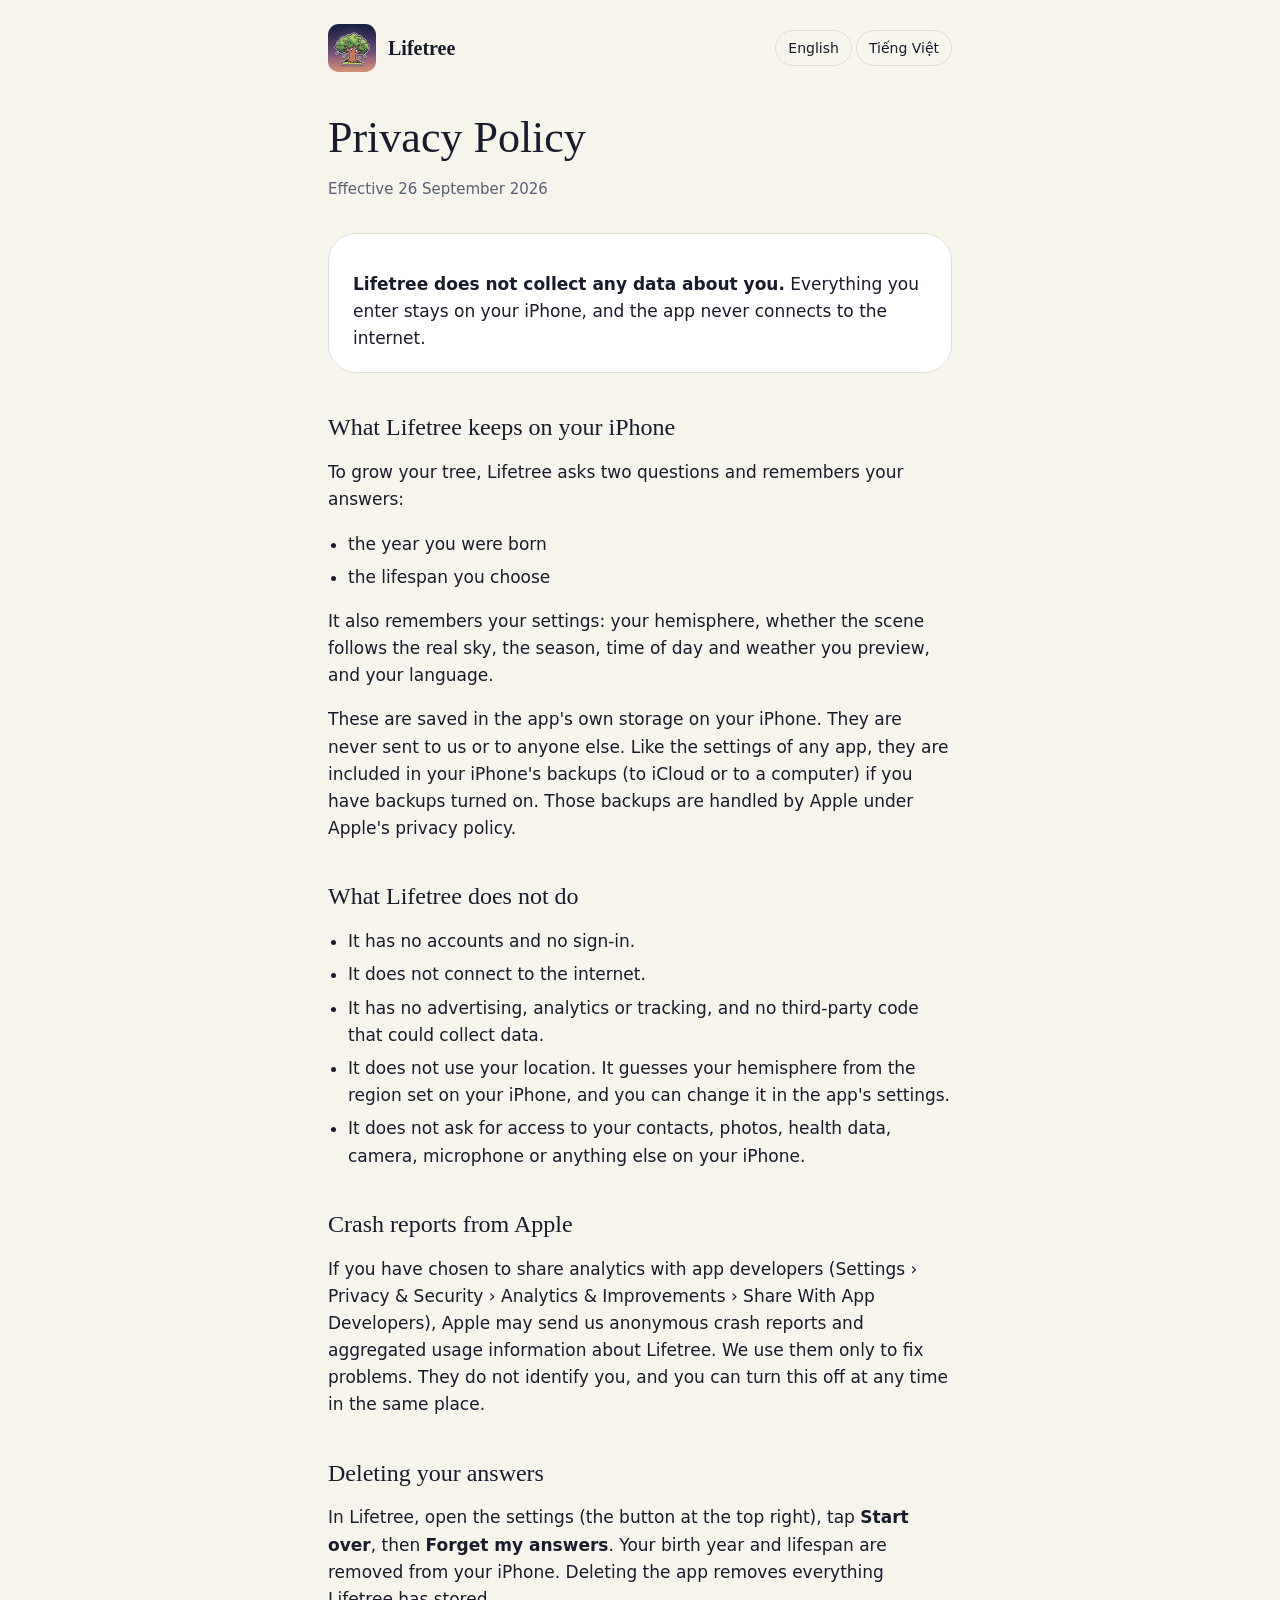
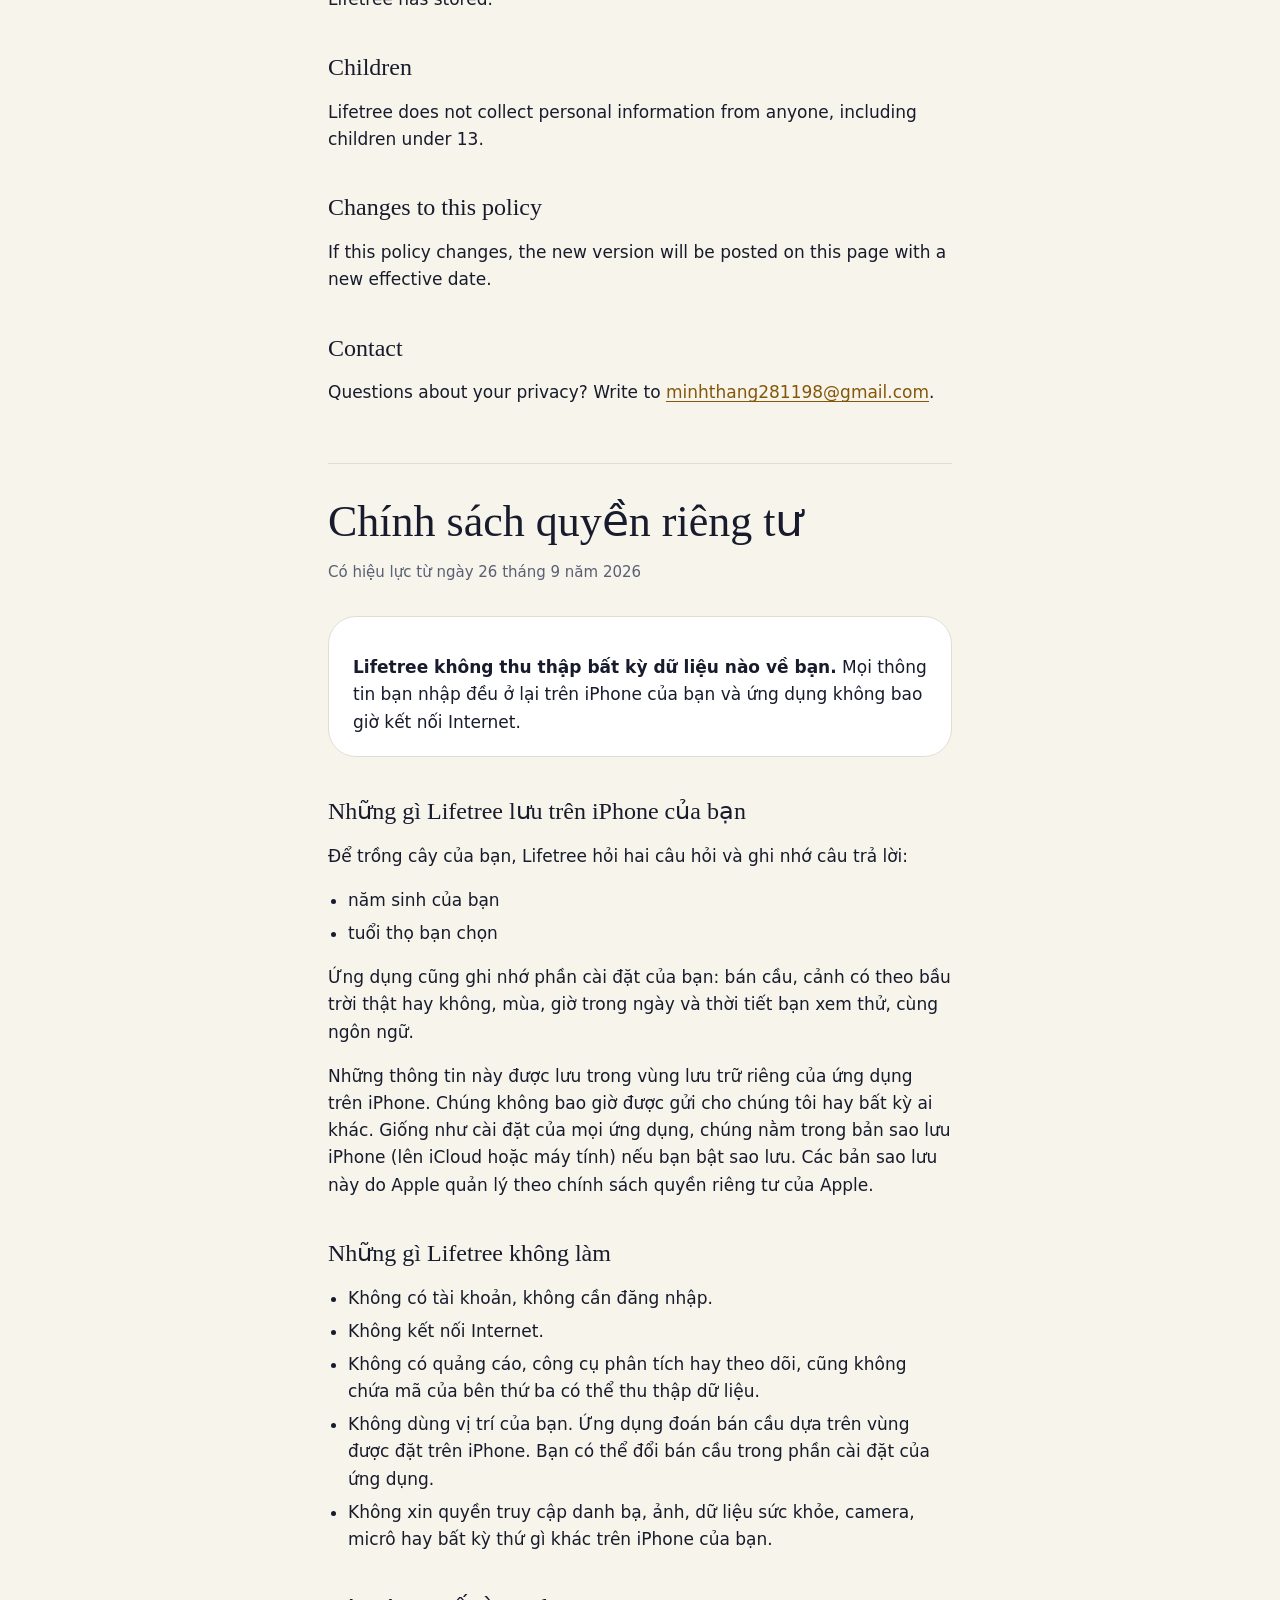
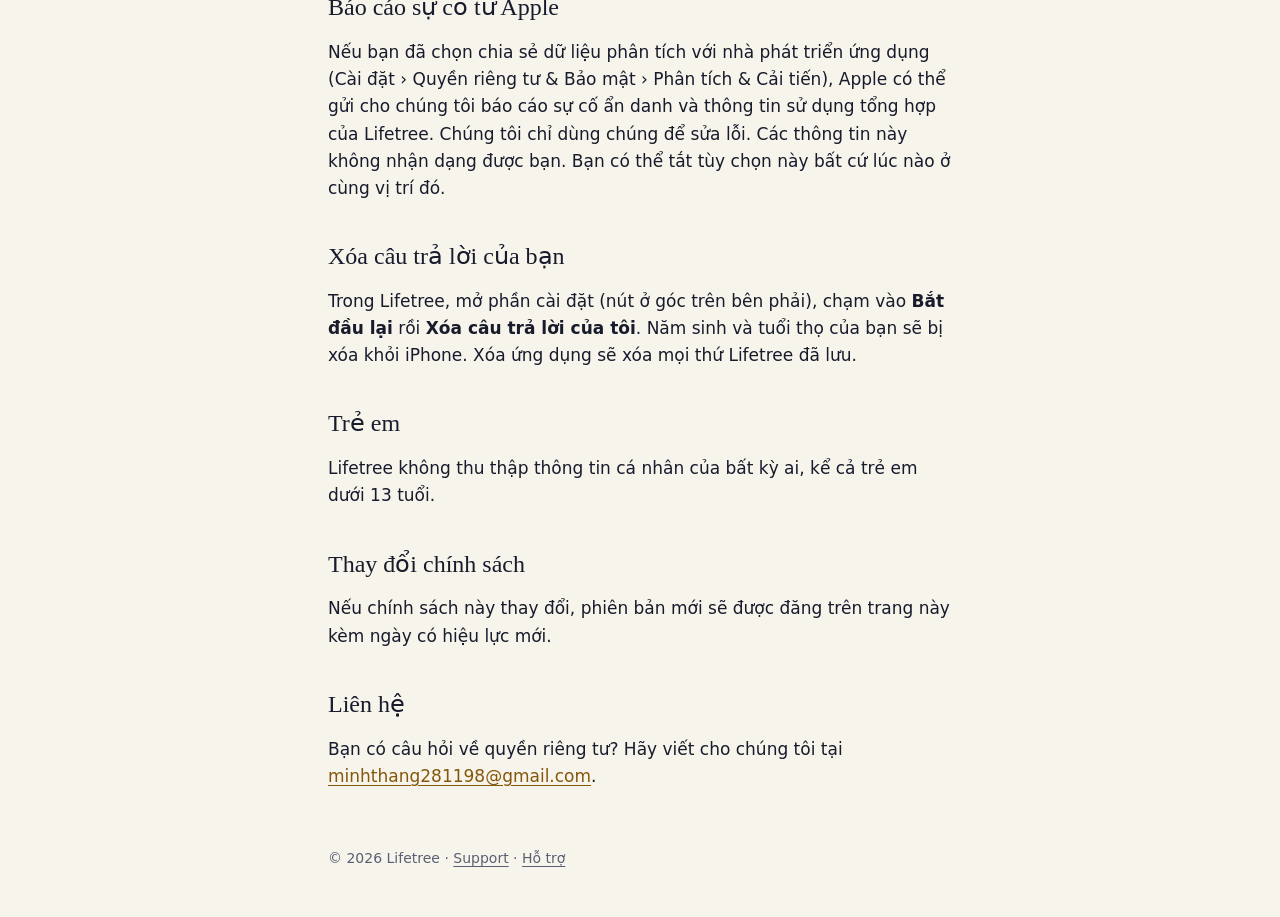
==== privacy/index.html @ 48dfde7e "Add Lifetree's support page and privacy policy The two pages App Store Connect links to, in English " ====
<!doctype html>
<html lang="en">
<head>
  <meta charset="utf-8">
  <meta name="viewport" content="width=device-width, initial-scale=1">
  <title>Lifetree Privacy Policy</title>
  <meta name="description" content="Lifetree collects no data. Everything you enter stays on your iPhone.">
  <link rel="icon" href="../favicon.png" type="image/png">
  <link rel="apple-touch-icon" href="../apple-touch-icon.png">
  <link rel="stylesheet" href="../style.css">
</head>
<body>
  <div class="wrap">
    <header class="masthead">
      <img src="../icon.png" alt="" width="48" height="48">
      <a class="name" href="../">Lifetree</a>
      <nav class="lang" aria-label="Language">
        <a href="#en" lang="en">English</a>
        <a href="#vi" lang="vi">Tiếng Việt</a>
      </nav>
    </header>

    <main>
      <article id="en" lang="en">
        <h1>Privacy Policy</h1>
        <p class="meta">Effective 26 September 2026</p>

        <section class="card">
          <p><strong>Lifetree does not collect any data about you.</strong> Everything you enter stays on your iPhone, and the app never connects to the internet.</p>
        </section>

        <h2>What Lifetree keeps on your iPhone</h2>
        <p>To grow your tree, Lifetree asks two questions and remembers your answers:</p>
        <ul>
          <li>the year you were born</li>
          <li>the lifespan you choose</li>
        </ul>
        <p>It also remembers your settings: your hemisphere, whether the scene follows the real sky, the season, time of day and weather you preview, and your language.</p>
        <p>These are saved in the app's own storage on your iPhone. They are never sent to us or to anyone else. Like the settings of any app, they are included in your iPhone's backups (to iCloud or to a computer) if you have backups turned on. Those backups are handled by Apple under Apple's privacy policy.</p>

        <h2>What Lifetree does not do</h2>
        <ul>
          <li>It has no accounts and no sign-in.</li>
          <li>It does not connect to the internet.</li>
          <li>It has no advertising, analytics or tracking, and no third-party code that could collect data.</li>
          <li>It does not use your location. It guesses your hemisphere from the region set on your iPhone, and you can change it in the app's settings.</li>
          <li>It does not ask for access to your contacts, photos, health data, camera, microphone or anything else on your iPhone.</li>
        </ul>

        <h2>Crash reports from Apple</h2>
        <p>If you have chosen to share analytics with app developers (Settings › Privacy &amp; Security › Analytics &amp; Improvements › Share With App Developers), Apple may send us anonymous crash reports and aggregated usage information about Lifetree. We use them only to fix problems. They do not identify you, and you can turn this off at any time in the same place.</p>

        <h2>Deleting your answers</h2>
        <p>In Lifetree, open the settings (the button at the top right), tap <strong>Start over</strong>, then <strong>Forget my answers</strong>. Your birth year and lifespan are removed from your iPhone. Deleting the app removes everything Lifetree has stored.</p>

        <h2>Children</h2>
        <p>Lifetree does not collect personal information from anyone, including children under 13.</p>

        <h2>Changes to this policy</h2>
        <p>If this policy changes, the new version will be posted on this page with a new effective date.</p>

        <h2>Contact</h2>
        <p>Questions about your privacy? Write to <a href="mailto:minhthang281198@gmail.com?subject=Lifetree%20privacy">minhthang281198@gmail.com</a>.</p>
      </article>

      <hr class="divider">

      <article id="vi" lang="vi">
        <h1>Chính sách quyền riêng tư</h1>
        <p class="meta">Có hiệu lực từ ngày 26 tháng 9 năm 2026</p>

        <section class="card">
          <p><strong>Lifetree không thu thập bất kỳ dữ liệu nào về bạn.</strong> Mọi thông tin bạn nhập đều ở lại trên iPhone của bạn và ứng dụng không bao giờ kết nối Internet.</p>
        </section>

        <h2>Những gì Lifetree lưu trên iPhone của bạn</h2>
        <p>Để trồng cây của bạn, Lifetree hỏi hai câu hỏi và ghi nhớ câu trả lời:</p>
        <ul>
          <li>năm sinh của bạn</li>
          <li>tuổi thọ bạn chọn</li>
        </ul>
        <p>Ứng dụng cũng ghi nhớ phần cài đặt của bạn: bán cầu, cảnh có theo bầu trời thật hay không, mùa, giờ trong ngày và thời tiết bạn xem thử, cùng ngôn ngữ.</p>
        <p>Những thông tin này được lưu trong vùng lưu trữ riêng của ứng dụng trên iPhone. Chúng không bao giờ được gửi cho chúng tôi hay bất kỳ ai khác. Giống như cài đặt của mọi ứng dụng, chúng nằm trong bản sao lưu iPhone (lên iCloud hoặc máy tính) nếu bạn bật sao lưu. Các bản sao lưu này do Apple quản lý theo chính sách quyền riêng tư của Apple.</p>

        <h2>Những gì Lifetree không làm</h2>
        <ul>
          <li>Không có tài khoản, không cần đăng nhập.</li>
          <li>Không kết nối Internet.</li>
          <li>Không có quảng cáo, công cụ phân tích hay theo dõi, cũng không chứa mã của bên thứ ba có thể thu thập dữ liệu.</li>
          <li>Không dùng vị trí của bạn. Ứng dụng đoán bán cầu dựa trên vùng được đặt trên iPhone. Bạn có thể đổi bán cầu trong phần cài đặt của ứng dụng.</li>
          <li>Không xin quyền truy cập danh bạ, ảnh, dữ liệu sức khỏe, camera, micrô hay bất kỳ thứ gì khác trên iPhone của bạn.</li>
        </ul>

        <h2>Báo cáo sự cố từ Apple</h2>
        <p>Nếu bạn đã chọn chia sẻ dữ liệu phân tích với nhà phát triển ứng dụng (Cài đặt › Quyền riêng tư &amp; Bảo mật › Phân tích &amp; Cải tiến), Apple có thể gửi cho chúng tôi báo cáo sự cố ẩn danh và thông tin sử dụng tổng hợp của Lifetree. Chúng tôi chỉ dùng chúng để sửa lỗi. Các thông tin này không nhận dạng được bạn. Bạn có thể tắt tùy chọn này bất cứ lúc nào ở cùng vị trí đó.</p>

        <h2>Xóa câu trả lời của bạn</h2>
        <p>Trong Lifetree, mở phần cài đặt (nút ở góc trên bên phải), chạm vào <strong>Bắt đầu lại</strong> rồi <strong>Xóa câu trả lời của tôi</strong>. Năm sinh và tuổi thọ của bạn sẽ bị xóa khỏi iPhone. Xóa ứng dụng sẽ xóa mọi thứ Lifetree đã lưu.</p>

        <h2>Trẻ em</h2>
        <p>Lifetree không thu thập thông tin cá nhân của bất kỳ ai, kể cả trẻ em dưới 13 tuổi.</p>

        <h2>Thay đổi chính sách</h2>
        <p>Nếu chính sách này thay đổi, phiên bản mới sẽ được đăng trên trang này kèm ngày có hiệu lực mới.</p>

        <h2>Liên hệ</h2>
        <p>Bạn có câu hỏi về quyền riêng tư? Hãy viết cho chúng tôi tại <a href="mailto:minhthang281198@gmail.com?subject=Lifetree%20privacy">minhthang281198@gmail.com</a>.</p>
      </article>
    </main>

    <footer>
      © 2026 Lifetree · <a href="../">Support</a> · <a href="../#vi" lang="vi">Hỗ trợ</a>
    </footer>
  </div>
</body>
</html>
---- style.css ----
/* Lifetree's own design system, as the app states it in Theme.swift:
   one warm gold accent (this year's leaf), serif (New York) for display,
   the system sans for text, capsule actions and radius-28 cards.
   Dark mode is the app's night sky (its launch background). */

:root {
  --bg: #f7f4ec;
  --surface: #ffffff;
  --text: #171b2b;
  --muted: #596073;
  --rule: #e2ddd0;
  --link: #85570a;
  --gold: #f4c87a;
  --on-gold: #171b2b;
  --serif: ui-serif, "New York", "Iowan Old Style", Georgia, serif;
  --sans: -apple-system, BlinkMacSystemFont, system-ui, "Segoe UI", Roboto, "Helvetica Neue", Arial, sans-serif;
  color-scheme: light dark;
}

@media (prefers-color-scheme: dark) {
  :root {
    --bg: #0d1224;
    --surface: #161c33;
    --text: #e9ecf4;
    --muted: #a4abbf;
    --rule: #283152;
    --link: #f4c87a;
  }
}

* { box-sizing: border-box; }

html { -webkit-text-size-adjust: 100%; }

body {
  margin: 0;
  background: var(--bg);
  color: var(--text);
  font: 17px/1.6 var(--sans);
}

.wrap {
  max-width: 42rem;
  margin: 0 auto;
  padding: 0 16px;
}

@media (min-width: 600px) {
  .wrap { padding: 0 24px; }
}

a { color: var(--link); text-underline-offset: 0.18em; }
a:focus-visible, summary:focus-visible {
  outline: 2px solid var(--gold);
  outline-offset: 3px;
  border-radius: 6px;
}

/* Masthead: the icon, the name, and the way to the other language. */
.masthead {
  display: flex;
  align-items: center;
  gap: 12px;
  padding: 24px 0 8px;
}
.masthead img {
  width: 48px;
  height: 48px;
  border-radius: 22.5%;
}
.masthead .name {
  margin: 0;
  font: 600 1.25rem/1 var(--serif);
  color: var(--text);
  text-decoration: none;
}
.lang {
  margin-left: auto;
  display: flex;
  gap: 4px;
  font-size: 0.875rem;
}
.lang a {
  padding: 6px 12px;
  border-radius: 999px;
  border: 1px solid var(--rule);
  color: var(--text);
  text-decoration: none;
  white-space: nowrap;
}
.lang a:hover { border-color: var(--link); }

h1, h2 {
  font-family: var(--serif);
  font-weight: 500;
  line-height: 1.2;
  text-wrap: balance;
}
h1 { font-size: clamp(2rem, 7vw, 2.75rem); margin: 32px 0 12px; }
h2 { font-size: 1.5rem; margin: 40px 0 12px; }
h3 { font-size: 1.0625rem; margin: 24px 0 4px; }

.lede { font-size: 1.125rem; color: var(--muted); margin-top: 0; }
.meta { color: var(--muted); font-size: 0.9375rem; margin-top: 0; }

figure { margin: 24px 0 0; }
figure img {
  display: block;
  width: 100%;
  height: auto;
  border-radius: 20px;
}
figcaption { color: var(--muted); font-size: 0.875rem; margin-top: 8px; }

/* The one card on a page: how to reach a person, or the policy in one line. */
.card {
  background: var(--surface);
  border: 1px solid var(--rule);
  border-radius: 28px;
  padding: 20px 24px;
  margin: 32px 0;
}
.card h2 { margin-top: 0; }
.card p:last-child { margin-bottom: 0; }

.button {
  display: inline-block;
  padding: 12px 22px;
  border-radius: 999px;
  background: var(--gold);
  color: var(--on-gold);
  font-weight: 600;
  text-decoration: none;
  overflow-wrap: anywhere;
}
.button:hover { filter: brightness(1.05); }

/* Help: each question opens in place. */
details {
  border-top: 1px solid var(--rule);
  padding: 14px 0;
}
details:last-of-type { border-bottom: 1px solid var(--rule); }
summary {
  cursor: pointer;
  font-weight: 600;
  list-style: none;
  display: flex;
  justify-content: space-between;
  gap: 16px;
}
summary::-webkit-details-marker { display: none; }
summary::after {
  content: "+";
  color: var(--muted);
  font-weight: 400;
}
details[open] summary::after { content: "−"; }
details p { margin: 8px 0 0; }

ul { padding-left: 1.25rem; }
li + li { margin-top: 6px; }

.divider {
  border: 0;
  border-top: 1px solid var(--rule);
  margin: 56px 0 0;
}

footer {
  color: var(--muted);
  font-size: 0.875rem;
  padding: 40px 0 48px;
}
footer a { color: inherit; }
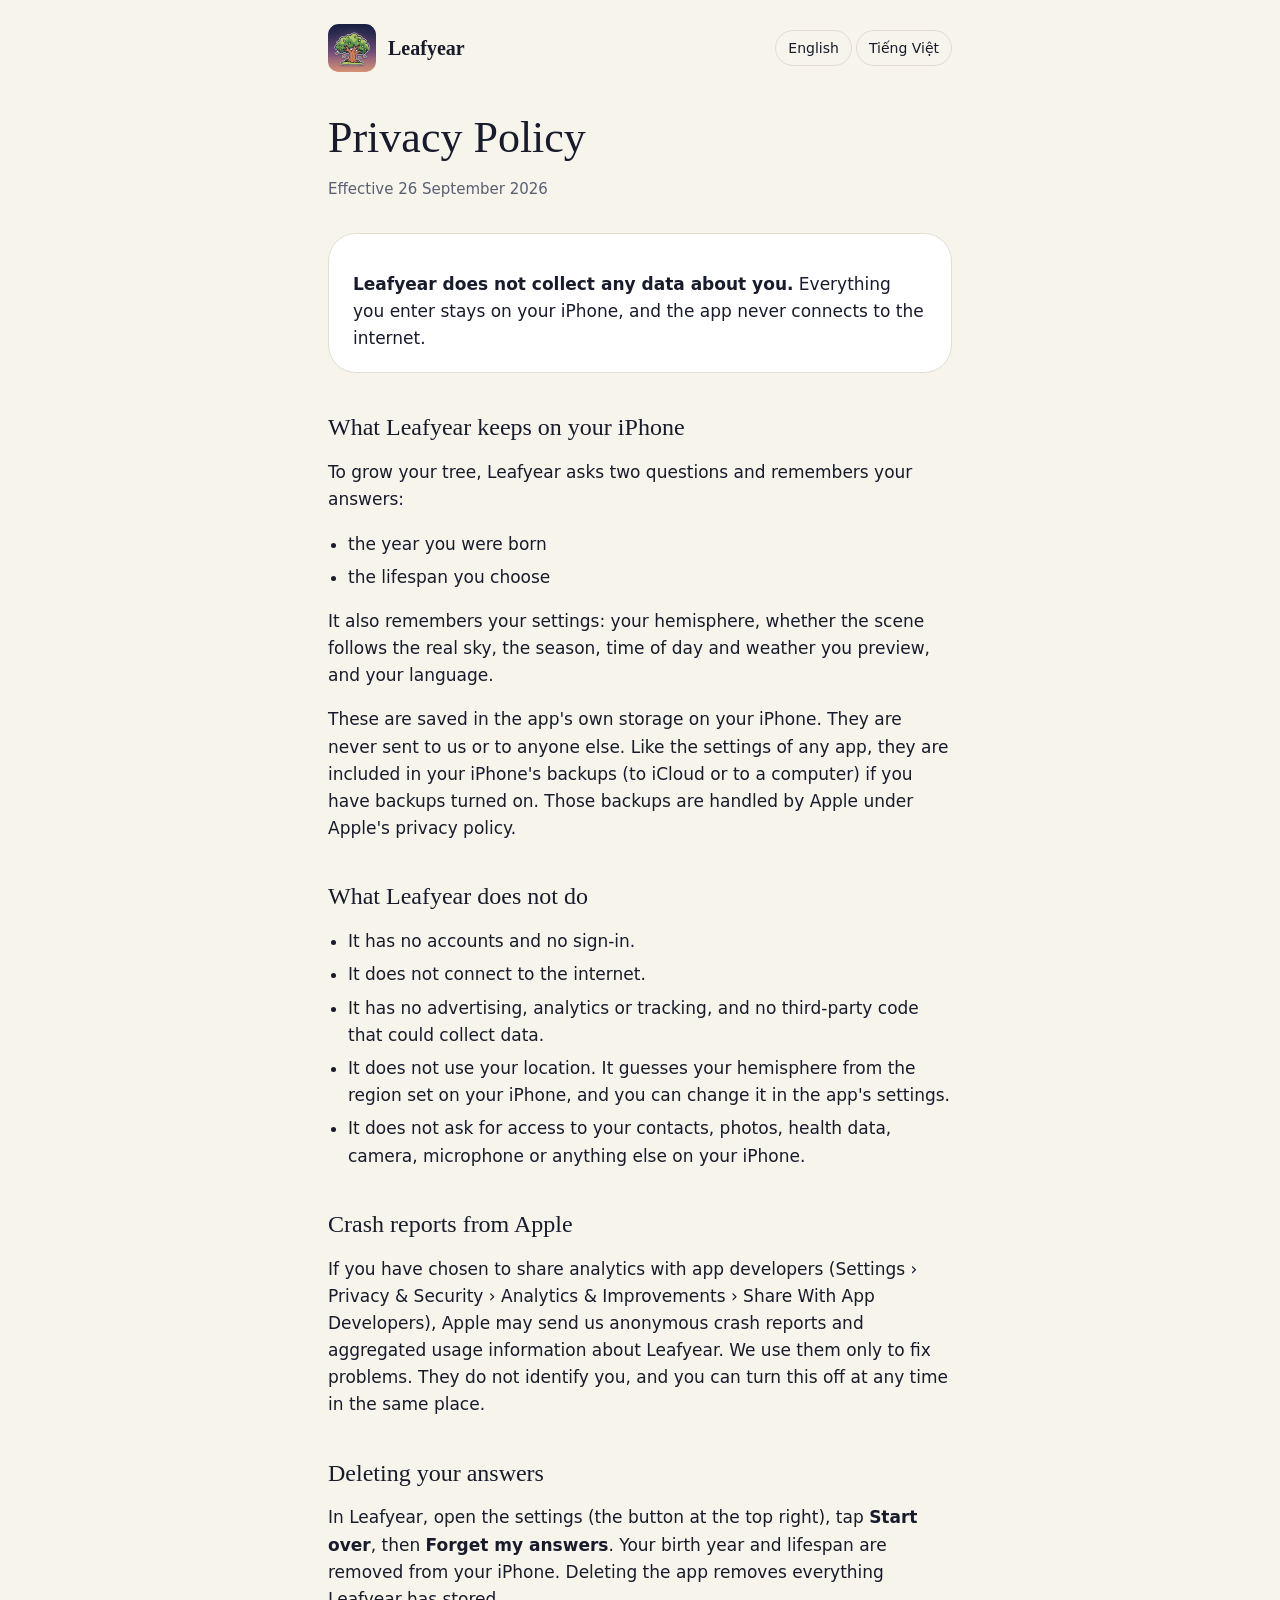
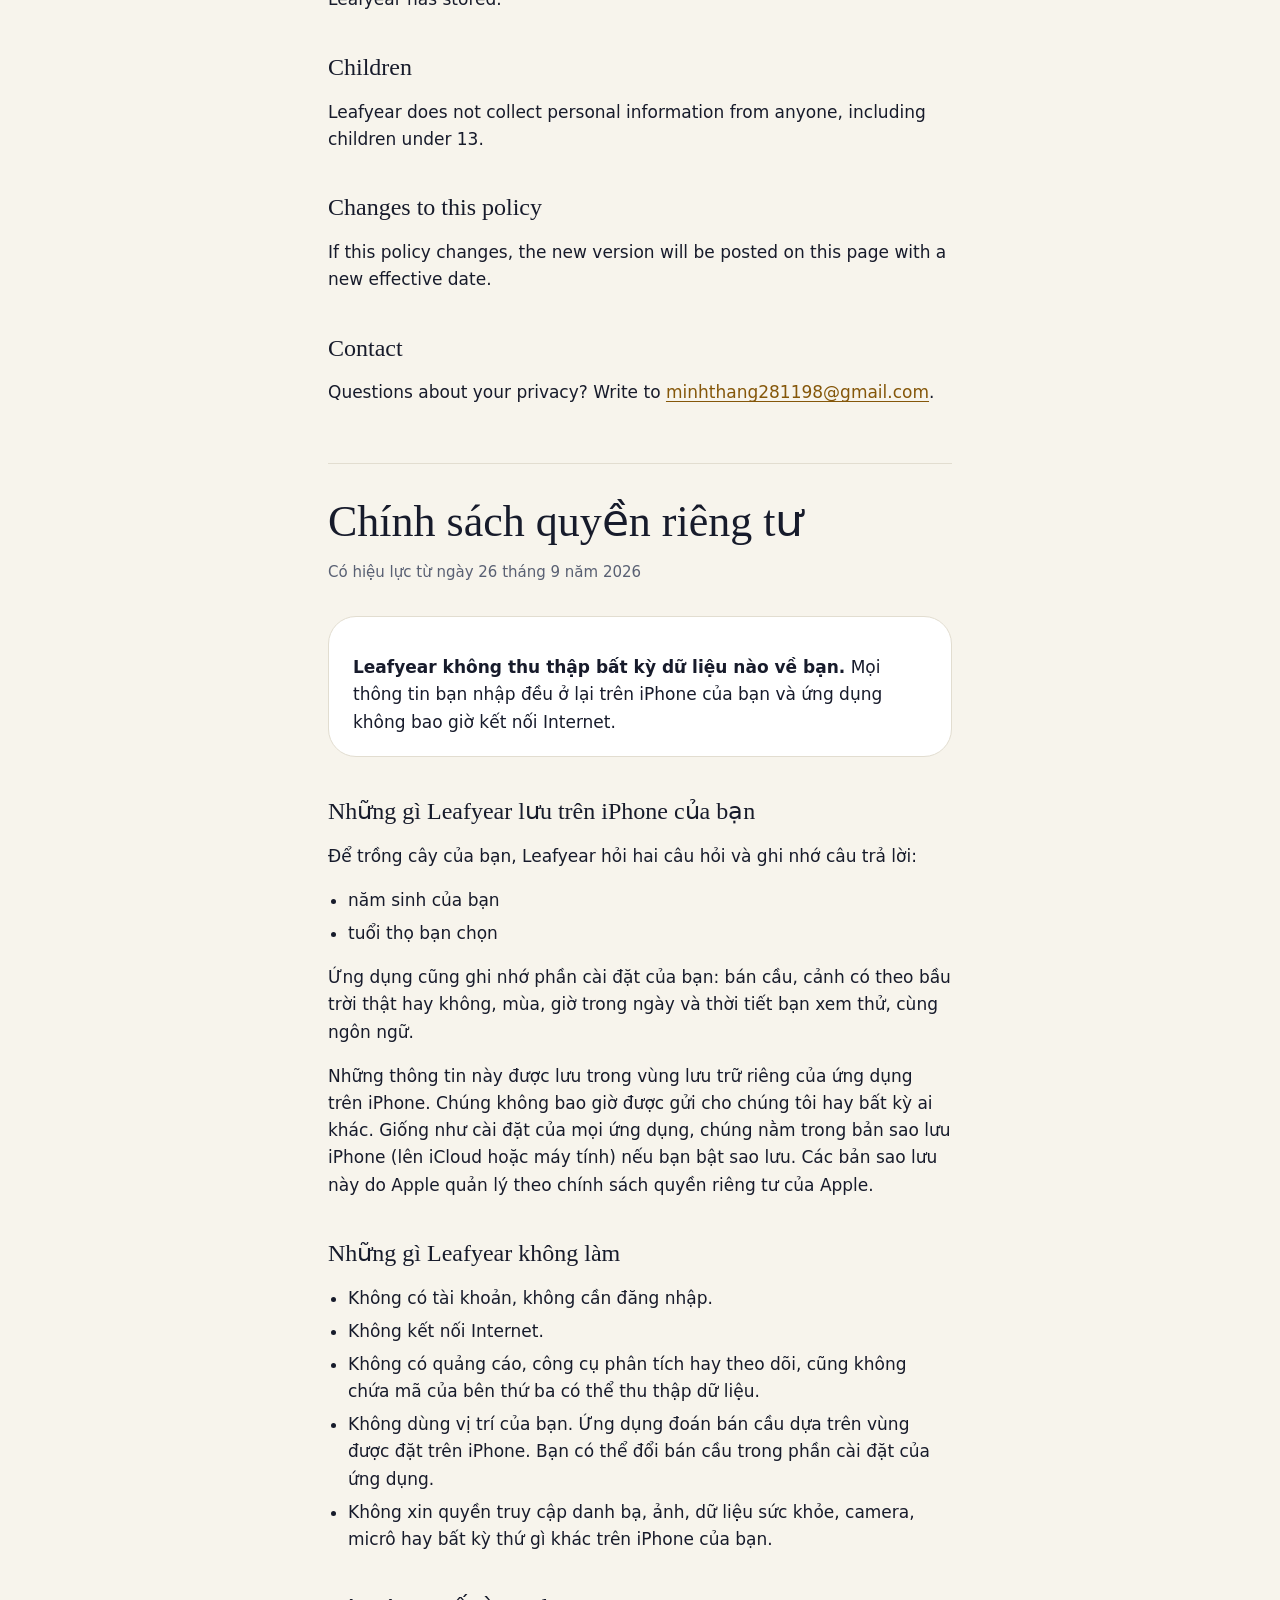
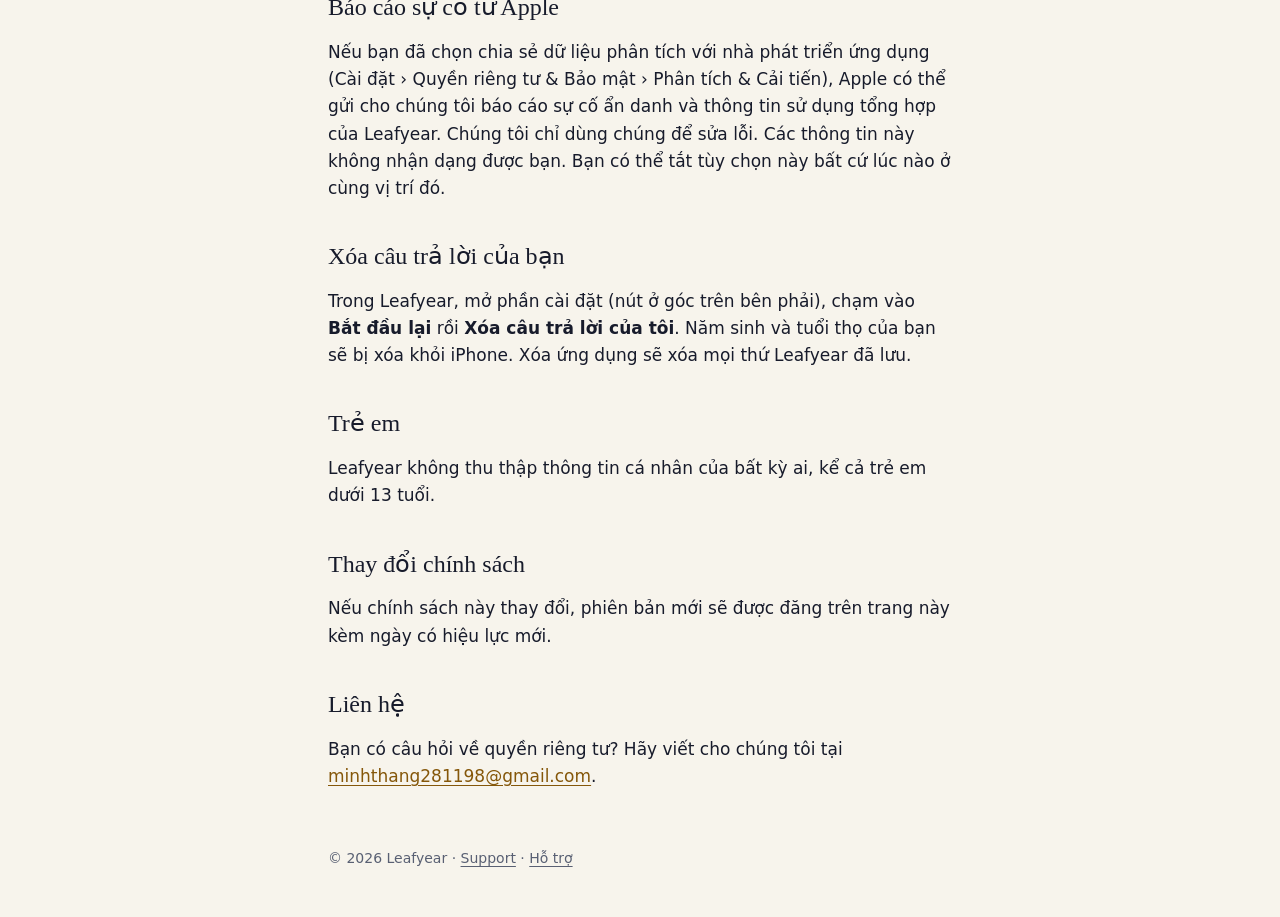
==== commit b0495ab2: "Rename the app to Leafyear Lifetree is already taken on the App Store, so the app is now Leafyear. B" ====
--- a/privacy/index.html
+++ b/privacy/index.html
@@ -3,8 +3,8 @@
 <head>
   <meta charset="utf-8">
   <meta name="viewport" content="width=device-width, initial-scale=1">
-  <title>Lifetree Privacy Policy</title>
-  <meta name="description" content="Lifetree collects no data. Everything you enter stays on your iPhone.">
+  <title>Leafyear Privacy Policy</title>
+  <meta name="description" content="Leafyear collects no data. Everything you enter stays on your iPhone.">
   <link rel="icon" href="../favicon.png" type="image/png">
   <link rel="apple-touch-icon" href="../apple-touch-icon.png">
   <link rel="stylesheet" href="../style.css">
@@ -13,7 +13,7 @@
   <div class="wrap">
     <header class="masthead">
       <img src="../icon.png" alt="" width="48" height="48">
-      <a class="name" href="../">Lifetree</a>
+      <a class="name" href="../">Leafyear</a>
       <nav class="lang" aria-label="Language">
         <a href="#en" lang="en">English</a>
         <a href="#vi" lang="vi">Tiếng Việt</a>
@@ -26,11 +26,11 @@
         <p class="meta">Effective 26 September 2026</p>
 
         <section class="card">
-          <p><strong>Lifetree does not collect any data about you.</strong> Everything you enter stays on your iPhone, and the app never connects to the internet.</p>
+          <p><strong>Leafyear does not collect any data about you.</strong> Everything you enter stays on your iPhone, and the app never connects to the internet.</p>
         </section>
 
-        <h2>What Lifetree keeps on your iPhone</h2>
-        <p>To grow your tree, Lifetree asks two questions and remembers your answers:</p>
+        <h2>What Leafyear keeps on your iPhone</h2>
+        <p>To grow your tree, Leafyear asks two questions and remembers your answers:</p>
         <ul>
           <li>the year you were born</li>
           <li>the lifespan you choose</li>
@@ -38,7 +38,7 @@
         <p>It also remembers your settings: your hemisphere, whether the scene follows the real sky, the season, time of day and weather you preview, and your language.</p>
         <p>These are saved in the app's own storage on your iPhone. They are never sent to us or to anyone else. Like the settings of any app, they are included in your iPhone's backups (to iCloud or to a computer) if you have backups turned on. Those backups are handled by Apple under Apple's privacy policy.</p>
 
-        <h2>What Lifetree does not do</h2>
+        <h2>What Leafyear does not do</h2>
         <ul>
           <li>It has no accounts and no sign-in.</li>
           <li>It does not connect to the internet.</li>
@@ -48,19 +48,19 @@
         </ul>
 
         <h2>Crash reports from Apple</h2>
-        <p>If you have chosen to share analytics with app developers (Settings › Privacy &amp; Security › Analytics &amp; Improvements › Share With App Developers), Apple may send us anonymous crash reports and aggregated usage information about Lifetree. We use them only to fix problems. They do not identify you, and you can turn this off at any time in the same place.</p>
+        <p>If you have chosen to share analytics with app developers (Settings › Privacy &amp; Security › Analytics &amp; Improvements › Share With App Developers), Apple may send us anonymous crash reports and aggregated usage information about Leafyear. We use them only to fix problems. They do not identify you, and you can turn this off at any time in the same place.</p>
 
         <h2>Deleting your answers</h2>
-        <p>In Lifetree, open the settings (the button at the top right), tap <strong>Start over</strong>, then <strong>Forget my answers</strong>. Your birth year and lifespan are removed from your iPhone. Deleting the app removes everything Lifetree has stored.</p>
+        <p>In Leafyear, open the settings (the button at the top right), tap <strong>Start over</strong>, then <strong>Forget my answers</strong>. Your birth year and lifespan are removed from your iPhone. Deleting the app removes everything Leafyear has stored.</p>
 
         <h2>Children</h2>
-        <p>Lifetree does not collect personal information from anyone, including children under 13.</p>
+        <p>Leafyear does not collect personal information from anyone, including children under 13.</p>
 
         <h2>Changes to this policy</h2>
         <p>If this policy changes, the new version will be posted on this page with a new effective date.</p>
 
         <h2>Contact</h2>
-        <p>Questions about your privacy? Write to <a href="mailto:minhthang281198@gmail.com?subject=Lifetree%20privacy">minhthang281198@gmail.com</a>.</p>
+        <p>Questions about your privacy? Write to <a href="mailto:minhthang281198@gmail.com?subject=Leafyear%20privacy">minhthang281198@gmail.com</a>.</p>
       </article>
 
       <hr class="divider">
@@ -70,11 +70,11 @@
         <p class="meta">Có hiệu lực từ ngày 26 tháng 9 năm 2026</p>
 
         <section class="card">
-          <p><strong>Lifetree không thu thập bất kỳ dữ liệu nào về bạn.</strong> Mọi thông tin bạn nhập đều ở lại trên iPhone của bạn và ứng dụng không bao giờ kết nối Internet.</p>
+          <p><strong>Leafyear không thu thập bất kỳ dữ liệu nào về bạn.</strong> Mọi thông tin bạn nhập đều ở lại trên iPhone của bạn và ứng dụng không bao giờ kết nối Internet.</p>
         </section>
 
-        <h2>Những gì Lifetree lưu trên iPhone của bạn</h2>
-        <p>Để trồng cây của bạn, Lifetree hỏi hai câu hỏi và ghi nhớ câu trả lời:</p>
+        <h2>Những gì Leafyear lưu trên iPhone của bạn</h2>
+        <p>Để trồng cây của bạn, Leafyear hỏi hai câu hỏi và ghi nhớ câu trả lời:</p>
         <ul>
           <li>năm sinh của bạn</li>
           <li>tuổi thọ bạn chọn</li>
@@ -82,7 +82,7 @@
         <p>Ứng dụng cũng ghi nhớ phần cài đặt của bạn: bán cầu, cảnh có theo bầu trời thật hay không, mùa, giờ trong ngày và thời tiết bạn xem thử, cùng ngôn ngữ.</p>
         <p>Những thông tin này được lưu trong vùng lưu trữ riêng của ứng dụng trên iPhone. Chúng không bao giờ được gửi cho chúng tôi hay bất kỳ ai khác. Giống như cài đặt của mọi ứng dụng, chúng nằm trong bản sao lưu iPhone (lên iCloud hoặc máy tính) nếu bạn bật sao lưu. Các bản sao lưu này do Apple quản lý theo chính sách quyền riêng tư của Apple.</p>
 
-        <h2>Những gì Lifetree không làm</h2>
+        <h2>Những gì Leafyear không làm</h2>
         <ul>
           <li>Không có tài khoản, không cần đăng nhập.</li>
           <li>Không kết nối Internet.</li>
@@ -92,24 +92,24 @@
         </ul>
 
         <h2>Báo cáo sự cố từ Apple</h2>
-        <p>Nếu bạn đã chọn chia sẻ dữ liệu phân tích với nhà phát triển ứng dụng (Cài đặt › Quyền riêng tư &amp; Bảo mật › Phân tích &amp; Cải tiến), Apple có thể gửi cho chúng tôi báo cáo sự cố ẩn danh và thông tin sử dụng tổng hợp của Lifetree. Chúng tôi chỉ dùng chúng để sửa lỗi. Các thông tin này không nhận dạng được bạn. Bạn có thể tắt tùy chọn này bất cứ lúc nào ở cùng vị trí đó.</p>
+        <p>Nếu bạn đã chọn chia sẻ dữ liệu phân tích với nhà phát triển ứng dụng (Cài đặt › Quyền riêng tư &amp; Bảo mật › Phân tích &amp; Cải tiến), Apple có thể gửi cho chúng tôi báo cáo sự cố ẩn danh và thông tin sử dụng tổng hợp của Leafyear. Chúng tôi chỉ dùng chúng để sửa lỗi. Các thông tin này không nhận dạng được bạn. Bạn có thể tắt tùy chọn này bất cứ lúc nào ở cùng vị trí đó.</p>
 
         <h2>Xóa câu trả lời của bạn</h2>
-        <p>Trong Lifetree, mở phần cài đặt (nút ở góc trên bên phải), chạm vào <strong>Bắt đầu lại</strong> rồi <strong>Xóa câu trả lời của tôi</strong>. Năm sinh và tuổi thọ của bạn sẽ bị xóa khỏi iPhone. Xóa ứng dụng sẽ xóa mọi thứ Lifetree đã lưu.</p>
+        <p>Trong Leafyear, mở phần cài đặt (nút ở góc trên bên phải), chạm vào <strong>Bắt đầu lại</strong> rồi <strong>Xóa câu trả lời của tôi</strong>. Năm sinh và tuổi thọ của bạn sẽ bị xóa khỏi iPhone. Xóa ứng dụng sẽ xóa mọi thứ Leafyear đã lưu.</p>
 
         <h2>Trẻ em</h2>
-        <p>Lifetree không thu thập thông tin cá nhân của bất kỳ ai, kể cả trẻ em dưới 13 tuổi.</p>
+        <p>Leafyear không thu thập thông tin cá nhân của bất kỳ ai, kể cả trẻ em dưới 13 tuổi.</p>
 
         <h2>Thay đổi chính sách</h2>
         <p>Nếu chính sách này thay đổi, phiên bản mới sẽ được đăng trên trang này kèm ngày có hiệu lực mới.</p>
 
         <h2>Liên hệ</h2>
-        <p>Bạn có câu hỏi về quyền riêng tư? Hãy viết cho chúng tôi tại <a href="mailto:minhthang281198@gmail.com?subject=Lifetree%20privacy">minhthang281198@gmail.com</a>.</p>
+        <p>Bạn có câu hỏi về quyền riêng tư? Hãy viết cho chúng tôi tại <a href="mailto:minhthang281198@gmail.com?subject=Leafyear%20privacy">minhthang281198@gmail.com</a>.</p>
       </article>
     </main>
 
     <footer>
-      © 2026 Lifetree · <a href="../">Support</a> · <a href="../#vi" lang="vi">Hỗ trợ</a>
+      © 2026 Leafyear · <a href="../">Support</a> · <a href="../#vi" lang="vi">Hỗ trợ</a>
     </footer>
   </div>
 </body>
--- a/style.css
+++ b/style.css
@@ -1,4 +1,4 @@
-/* Lifetree's own design system, as the app states it in Theme.swift:
+/* Leafyear's own design system, as the app states it in Theme.swift:
    one warm gold accent (this year's leaf), serif (New York) for display,
    the system sans for text, capsule actions and radius-28 cards.
    Dark mode is the app's night sky (its launch background). */
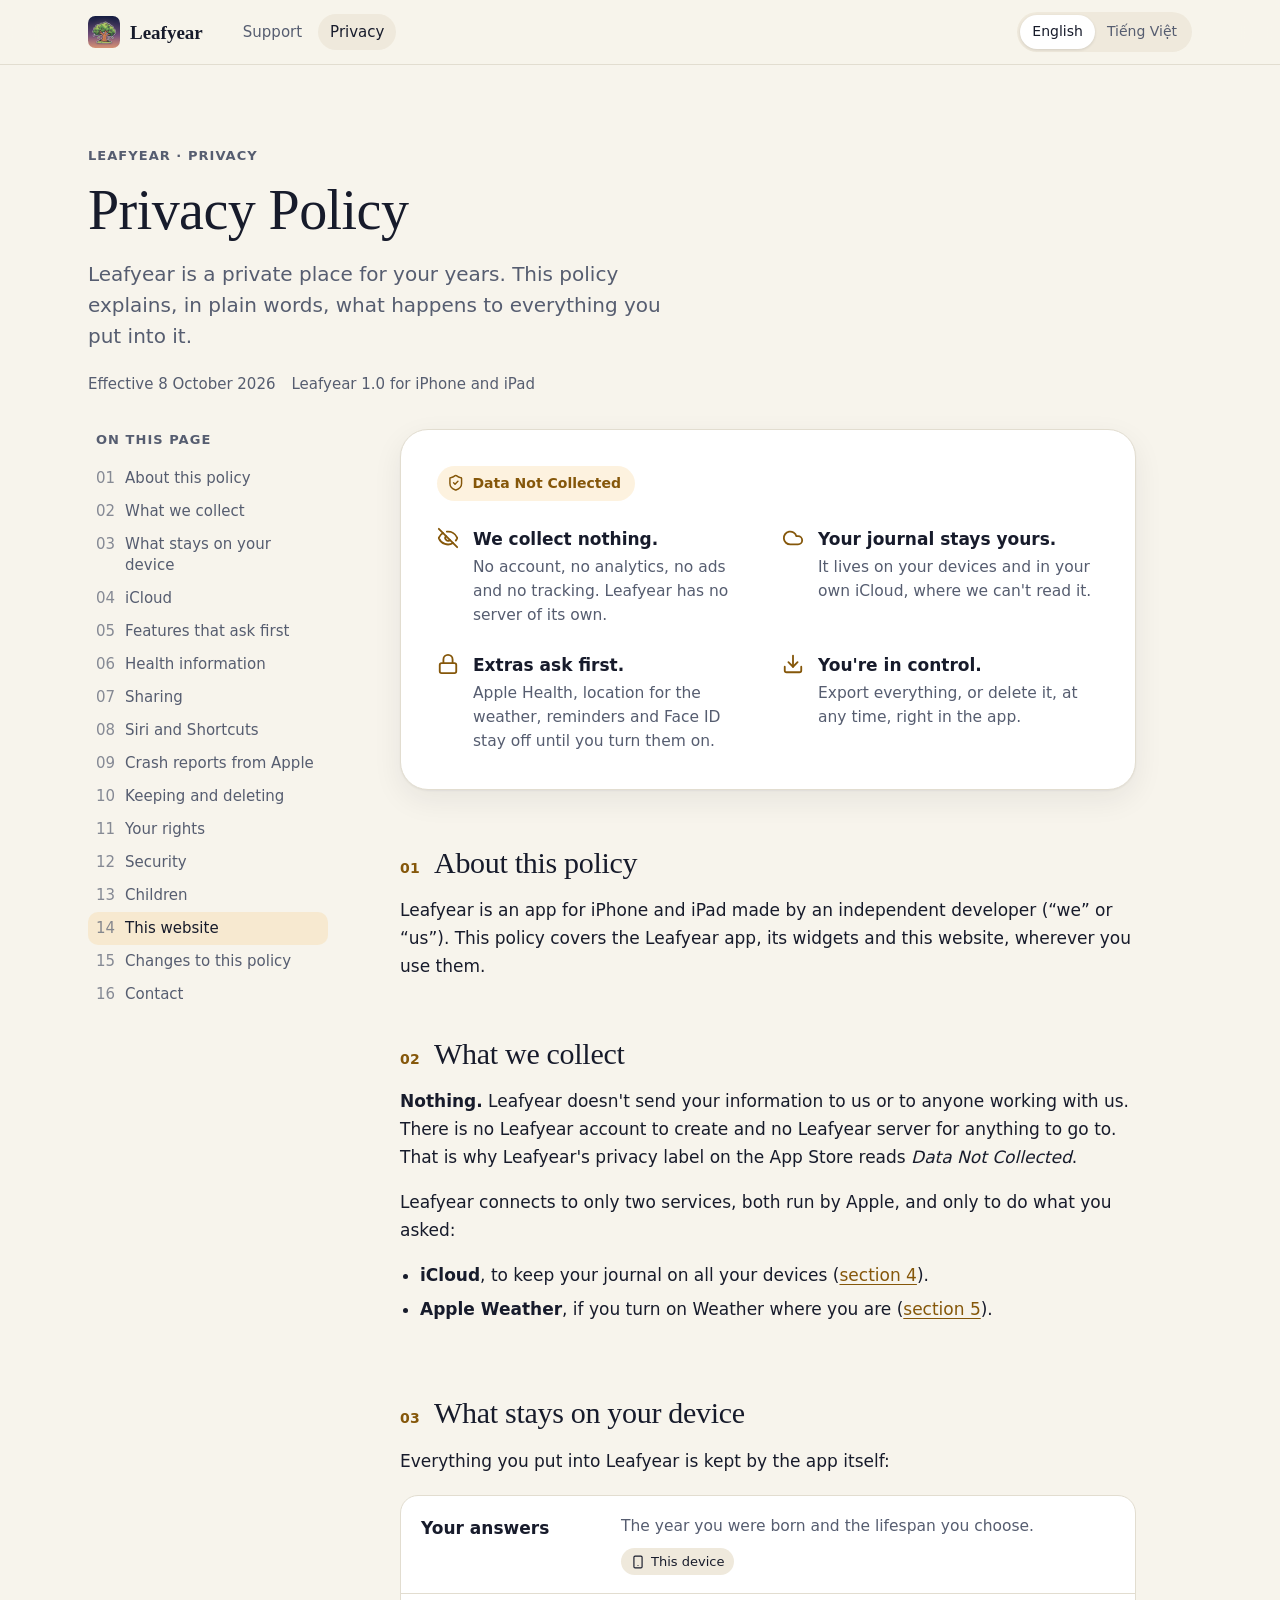
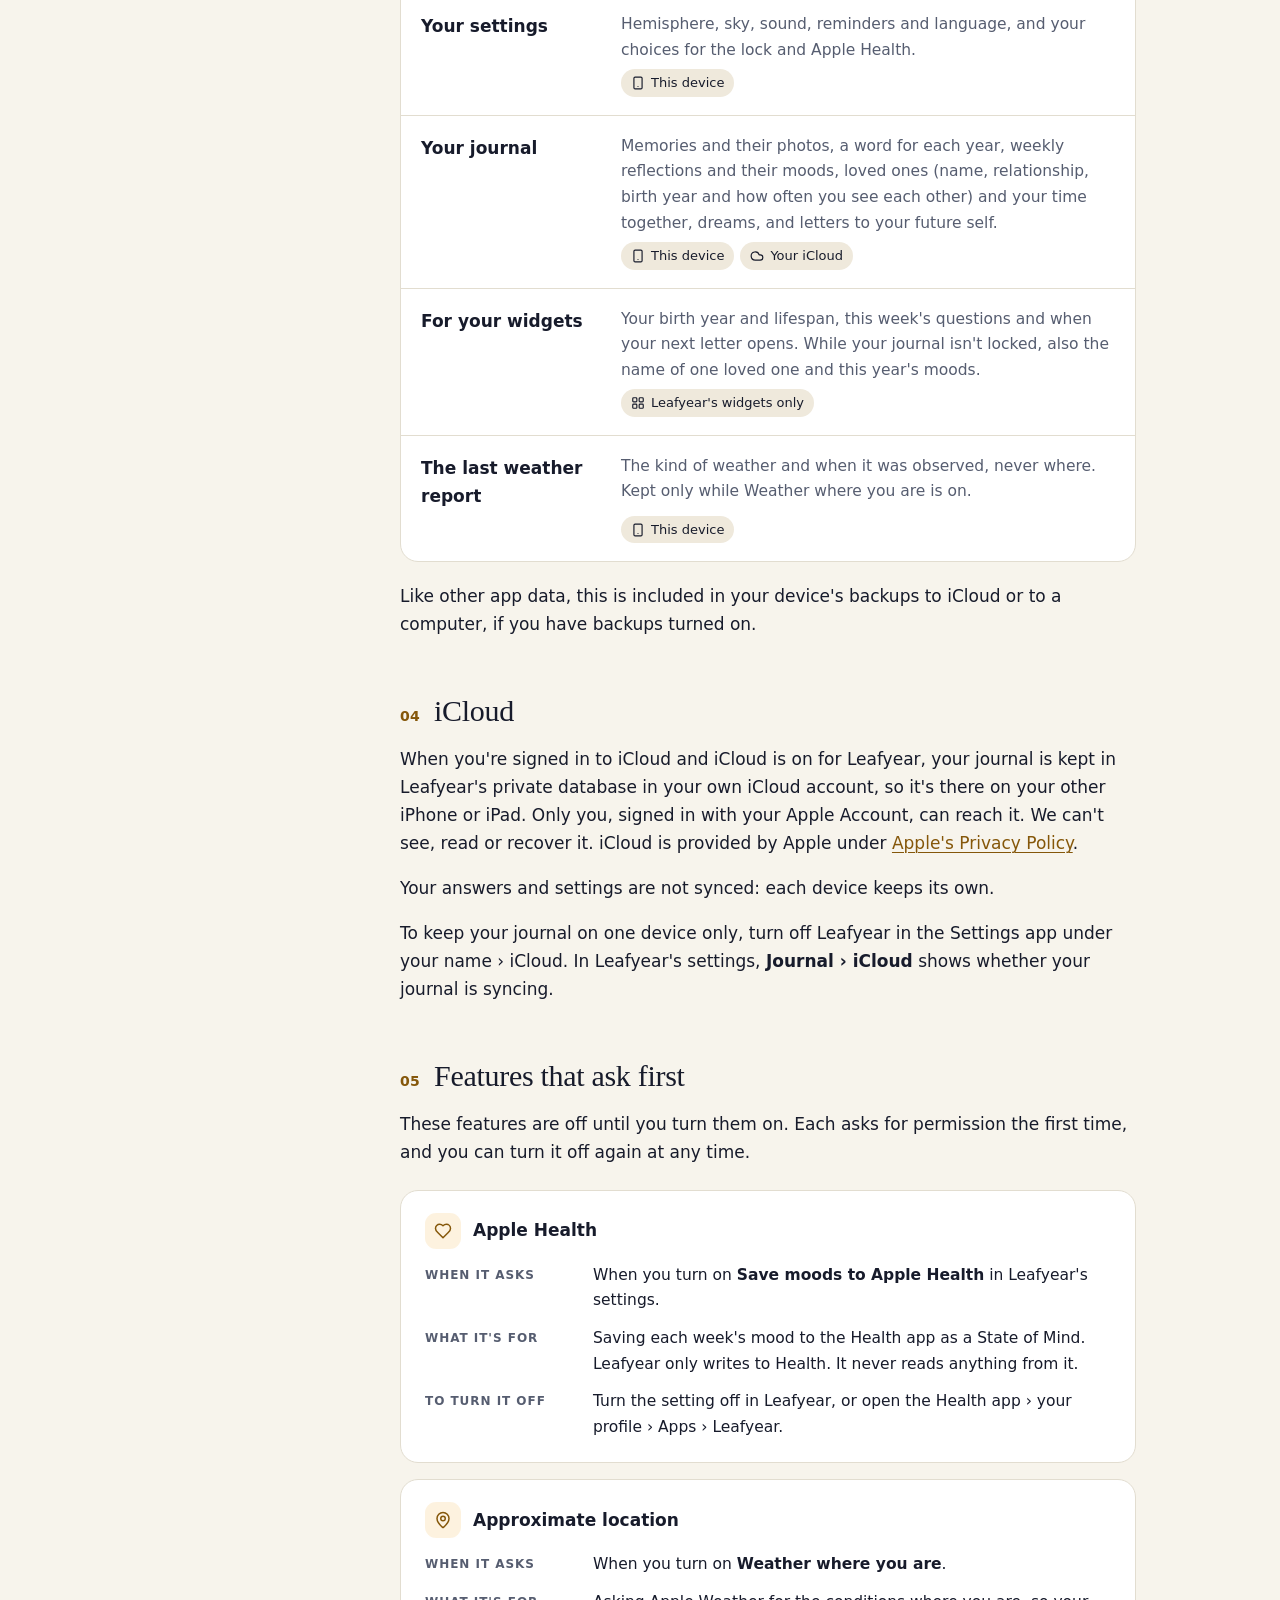
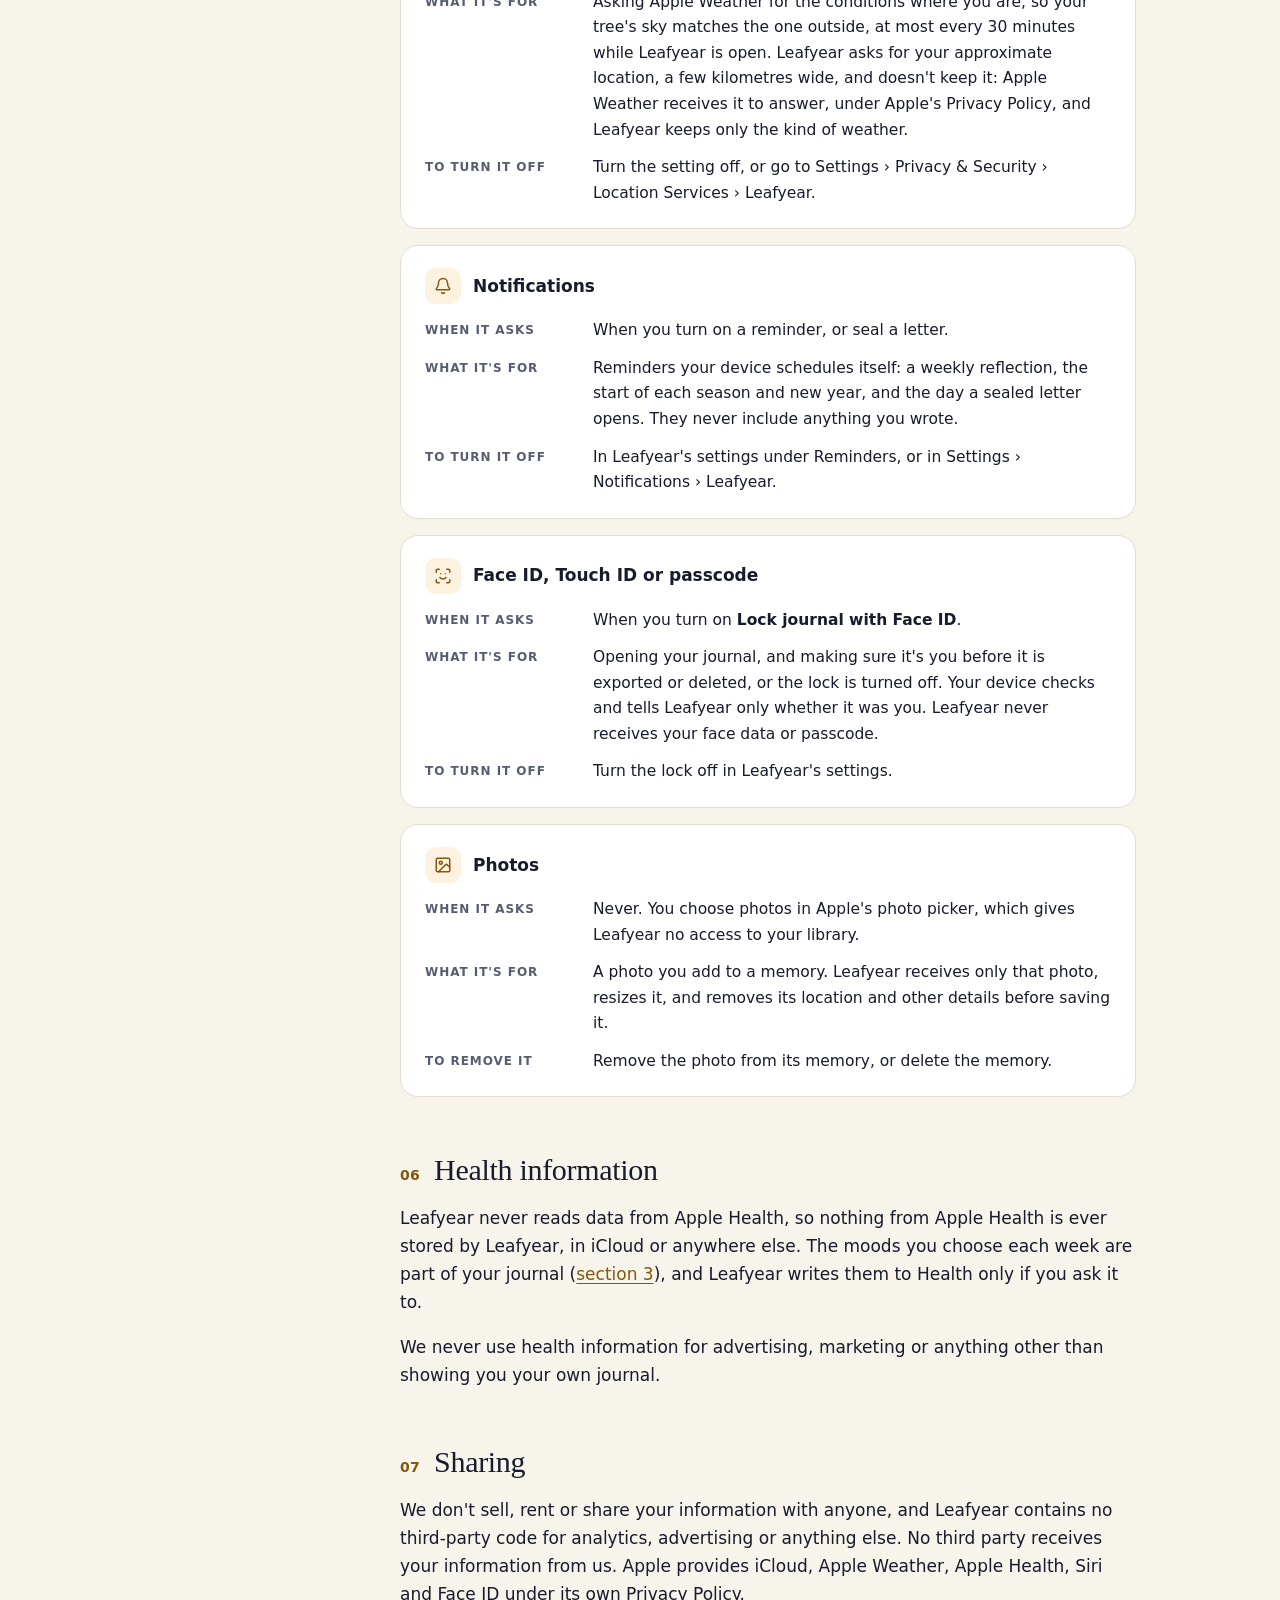
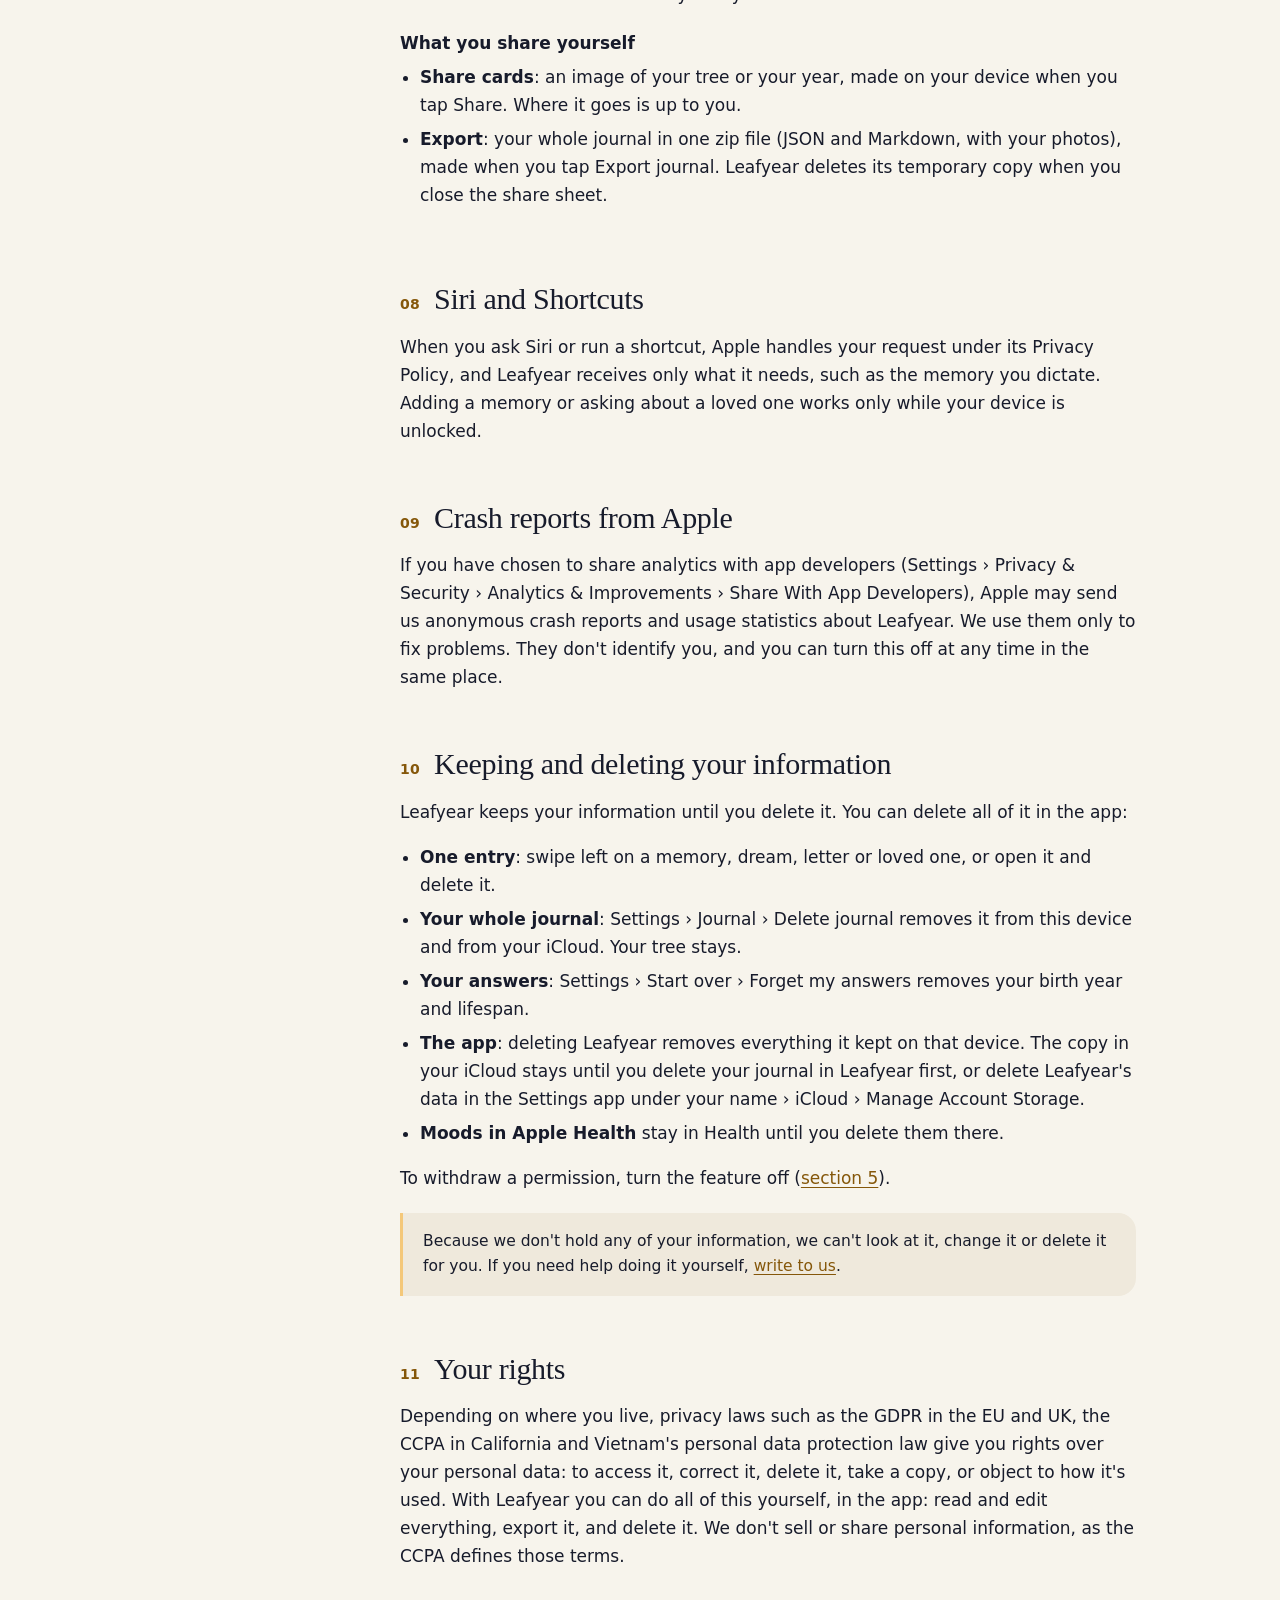
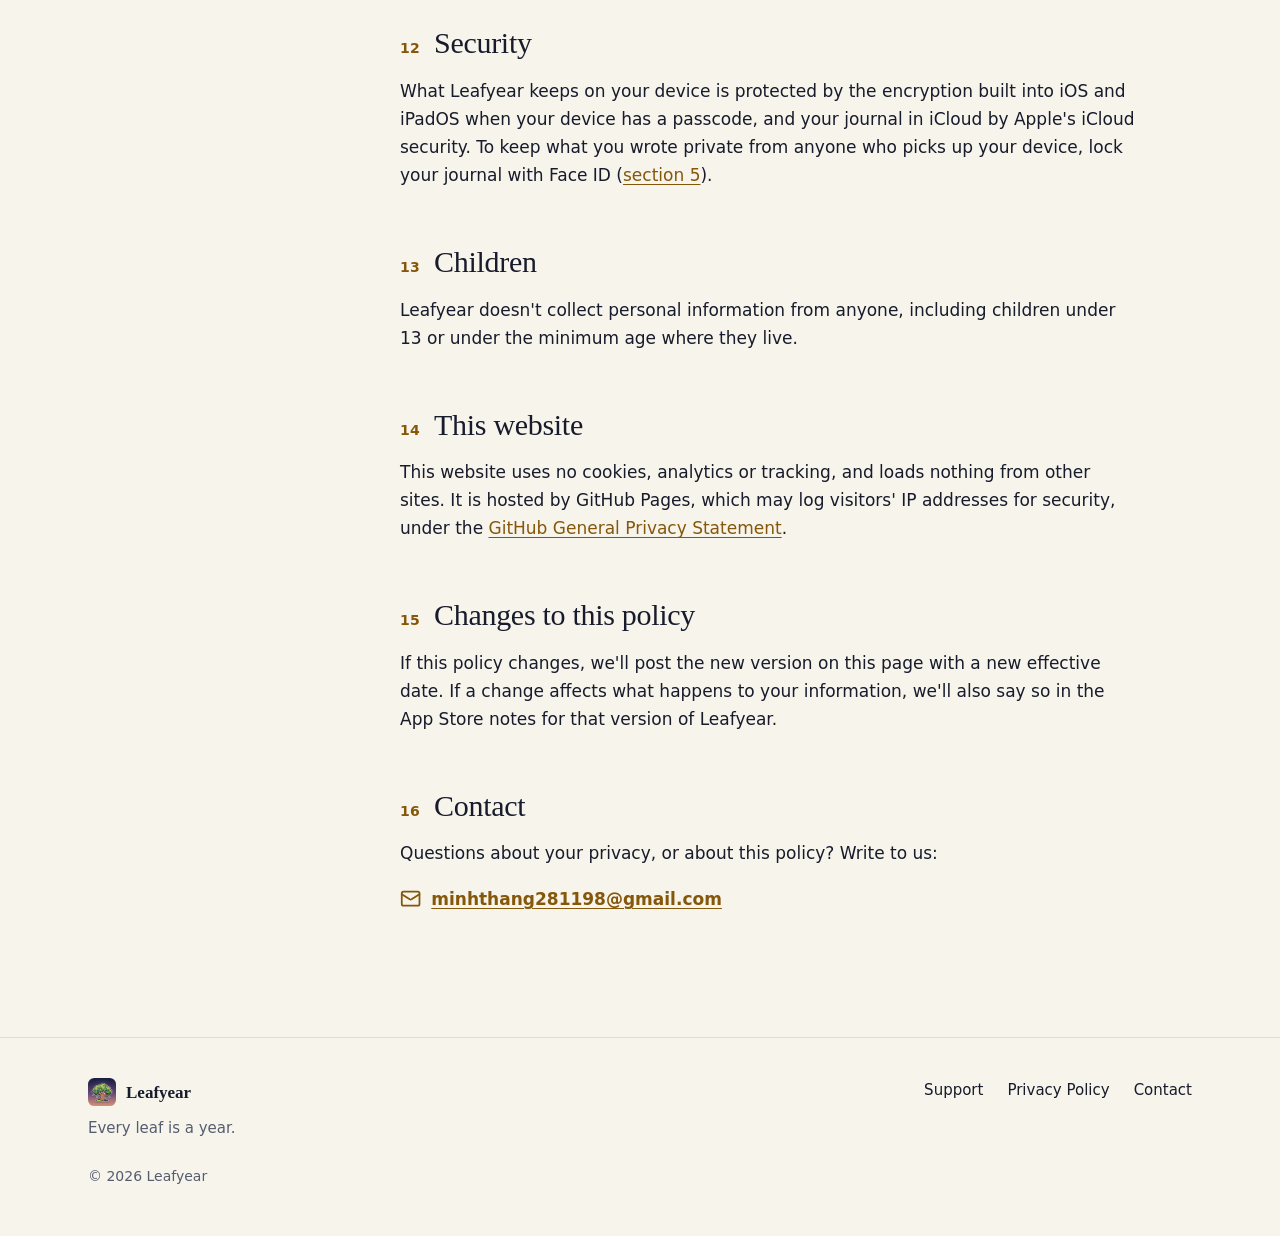
==== commit 40a20ee3: "Rewrite the privacy policy for the journal, and redesign both pages The policy from 26 September sai" ====
--- a/privacy/index.html
+++ b/privacy/index.html
@@ -1,116 +1,506 @@
 <!doctype html>
-<html lang="en">
+<html lang="en" data-title-vi="Chính sách quyền riêng tư của Leafyear">
 <head>
   <meta charset="utf-8">
   <meta name="viewport" content="width=device-width, initial-scale=1">
   <title>Leafyear Privacy Policy</title>
-  <meta name="description" content="Leafyear collects no data. Everything you enter stays on your iPhone.">
+  <meta name="description" content="Leafyear collects no data. Your journal stays on your devices and in your own iCloud. Here is exactly what happens to what you put into it.">
+  <meta name="theme-color" content="#f7f4ec" media="(prefers-color-scheme: light)">
+  <meta name="theme-color" content="#0d1224" media="(prefers-color-scheme: dark)">
+  <link rel="canonical" href="https://minhthang2811.github.io/leafyear-support/privacy/">
+  <meta property="og:type" content="website">
+  <meta property="og:site_name" content="Leafyear">
+  <meta property="og:title" content="Leafyear Privacy Policy">
+  <meta property="og:description" content="Leafyear collects no data. Your journal stays on your devices and in your own iCloud.">
+  <meta property="og:url" content="https://minhthang2811.github.io/leafyear-support/privacy/">
+  <meta property="og:image" content="https://minhthang2811.github.io/leafyear-support/images/og.jpg">
+  <meta property="og:image:width" content="1200">
+  <meta property="og:image:height" content="630">
+  <meta name="twitter:card" content="summary_large_image">
   <link rel="icon" href="../favicon.png" type="image/png">
   <link rel="apple-touch-icon" href="../apple-touch-icon.png">
   <link rel="stylesheet" href="../style.css">
 </head>
 <body>
-  <div class="wrap">
-    <header class="masthead">
-      <img src="../icon.png" alt="" width="48" height="48">
-      <a class="name" href="../">Leafyear</a>
+  <a class="skip" href="#main"><span class="chrome" data-lang="en">Skip to content</span><span class="chrome" data-lang="vi">Đến nội dung chính</span></a>
+
+  <header class="site-header">
+    <div class="wrap">
+      <a class="brand" href="../" data-href-vi="../#vi"><img src="../icon.png" alt="" width="32" height="32">Leafyear</a>
+      <nav class="site-nav" aria-label="Pages">
+        <a href="../" data-href-vi="../#vi"><span class="chrome" data-lang="en">Support</span><span class="chrome" data-lang="vi">Hỗ trợ</span></a>
+        <a href="./" data-href-vi="./#vi" aria-current="page"><span class="chrome" data-lang="en">Privacy</span><span class="chrome" data-lang="vi">Quyền riêng tư</span></a>
+      </nav>
       <nav class="lang" aria-label="Language">
-        <a href="#en" lang="en">English</a>
-        <a href="#vi" lang="vi">Tiếng Việt</a>
+        <a href="#en" hreflang="en" lang="en">English</a>
+        <a href="#vi" hreflang="vi" lang="vi">Tiếng Việt</a>
       </nav>
-    </header>
-
-    <main>
-      <article id="en" lang="en">
-        <h1>Privacy Policy</h1>
-        <p class="meta">Effective 26 September 2026</p>
-
-        <section class="card">
-          <p><strong>Leafyear does not collect any data about you.</strong> Everything you enter stays on your iPhone, and the app never connects to the internet.</p>
-        </section>
-
-        <h2>What Leafyear keeps on your iPhone</h2>
-        <p>To grow your tree, Leafyear asks two questions and remembers your answers:</p>
-        <ul>
-          <li>the year you were born</li>
-          <li>the lifespan you choose</li>
-        </ul>
-        <p>It also remembers your settings: your hemisphere, whether the scene follows the real sky, the season, time of day and weather you preview, and your language.</p>
-        <p>These are saved in the app's own storage on your iPhone. They are never sent to us or to anyone else. Like the settings of any app, they are included in your iPhone's backups (to iCloud or to a computer) if you have backups turned on. Those backups are handled by Apple under Apple's privacy policy.</p>
-
-        <h2>What Leafyear does not do</h2>
-        <ul>
-          <li>It has no accounts and no sign-in.</li>
-          <li>It does not connect to the internet.</li>
-          <li>It has no advertising, analytics or tracking, and no third-party code that could collect data.</li>
-          <li>It does not use your location. It guesses your hemisphere from the region set on your iPhone, and you can change it in the app's settings.</li>
-          <li>It does not ask for access to your contacts, photos, health data, camera, microphone or anything else on your iPhone.</li>
-        </ul>
-
-        <h2>Crash reports from Apple</h2>
-        <p>If you have chosen to share analytics with app developers (Settings › Privacy &amp; Security › Analytics &amp; Improvements › Share With App Developers), Apple may send us anonymous crash reports and aggregated usage information about Leafyear. We use them only to fix problems. They do not identify you, and you can turn this off at any time in the same place.</p>
-
-        <h2>Deleting your answers</h2>
-        <p>In Leafyear, open the settings (the button at the top right), tap <strong>Start over</strong>, then <strong>Forget my answers</strong>. Your birth year and lifespan are removed from your iPhone. Deleting the app removes everything Leafyear has stored.</p>
-
-        <h2>Children</h2>
-        <p>Leafyear does not collect personal information from anyone, including children under 13.</p>
-
-        <h2>Changes to this policy</h2>
-        <p>If this policy changes, the new version will be posted on this page with a new effective date.</p>
-
-        <h2>Contact</h2>
-        <p>Questions about your privacy? Write to <a href="mailto:minhthang281198@gmail.com?subject=Leafyear%20privacy">minhthang281198@gmail.com</a>.</p>
-      </article>
-
-      <hr class="divider">
-
-      <article id="vi" lang="vi">
-        <h1>Chính sách quyền riêng tư</h1>
-        <p class="meta">Có hiệu lực từ ngày 26 tháng 9 năm 2026</p>
-
-        <section class="card">
-          <p><strong>Leafyear không thu thập bất kỳ dữ liệu nào về bạn.</strong> Mọi thông tin bạn nhập đều ở lại trên iPhone của bạn và ứng dụng không bao giờ kết nối Internet.</p>
-        </section>
-
-        <h2>Những gì Leafyear lưu trên iPhone của bạn</h2>
-        <p>Để trồng cây của bạn, Leafyear hỏi hai câu hỏi và ghi nhớ câu trả lời:</p>
-        <ul>
-          <li>năm sinh của bạn</li>
-          <li>tuổi thọ bạn chọn</li>
-        </ul>
-        <p>Ứng dụng cũng ghi nhớ phần cài đặt của bạn: bán cầu, cảnh có theo bầu trời thật hay không, mùa, giờ trong ngày và thời tiết bạn xem thử, cùng ngôn ngữ.</p>
-        <p>Những thông tin này được lưu trong vùng lưu trữ riêng của ứng dụng trên iPhone. Chúng không bao giờ được gửi cho chúng tôi hay bất kỳ ai khác. Giống như cài đặt của mọi ứng dụng, chúng nằm trong bản sao lưu iPhone (lên iCloud hoặc máy tính) nếu bạn bật sao lưu. Các bản sao lưu này do Apple quản lý theo chính sách quyền riêng tư của Apple.</p>
-
-        <h2>Những gì Leafyear không làm</h2>
-        <ul>
-          <li>Không có tài khoản, không cần đăng nhập.</li>
-          <li>Không kết nối Internet.</li>
-          <li>Không có quảng cáo, công cụ phân tích hay theo dõi, cũng không chứa mã của bên thứ ba có thể thu thập dữ liệu.</li>
-          <li>Không dùng vị trí của bạn. Ứng dụng đoán bán cầu dựa trên vùng được đặt trên iPhone. Bạn có thể đổi bán cầu trong phần cài đặt của ứng dụng.</li>
-          <li>Không xin quyền truy cập danh bạ, ảnh, dữ liệu sức khỏe, camera, micrô hay bất kỳ thứ gì khác trên iPhone của bạn.</li>
-        </ul>
-
-        <h2>Báo cáo sự cố từ Apple</h2>
-        <p>Nếu bạn đã chọn chia sẻ dữ liệu phân tích với nhà phát triển ứng dụng (Cài đặt › Quyền riêng tư &amp; Bảo mật › Phân tích &amp; Cải tiến), Apple có thể gửi cho chúng tôi báo cáo sự cố ẩn danh và thông tin sử dụng tổng hợp của Leafyear. Chúng tôi chỉ dùng chúng để sửa lỗi. Các thông tin này không nhận dạng được bạn. Bạn có thể tắt tùy chọn này bất cứ lúc nào ở cùng vị trí đó.</p>
-
-        <h2>Xóa câu trả lời của bạn</h2>
-        <p>Trong Leafyear, mở phần cài đặt (nút ở góc trên bên phải), chạm vào <strong>Bắt đầu lại</strong> rồi <strong>Xóa câu trả lời của tôi</strong>. Năm sinh và tuổi thọ của bạn sẽ bị xóa khỏi iPhone. Xóa ứng dụng sẽ xóa mọi thứ Leafyear đã lưu.</p>
-
-        <h2>Trẻ em</h2>
-        <p>Leafyear không thu thập thông tin cá nhân của bất kỳ ai, kể cả trẻ em dưới 13 tuổi.</p>
-
-        <h2>Thay đổi chính sách</h2>
-        <p>Nếu chính sách này thay đổi, phiên bản mới sẽ được đăng trên trang này kèm ngày có hiệu lực mới.</p>
-
-        <h2>Liên hệ</h2>
-        <p>Bạn có câu hỏi về quyền riêng tư? Hãy viết cho chúng tôi tại <a href="mailto:minhthang281198@gmail.com?subject=Leafyear%20privacy">minhthang281198@gmail.com</a>.</p>
-      </article>
-    </main>
-
-    <footer>
-      © 2026 Leafyear · <a href="../">Support</a> · <a href="../#vi" lang="vi">Hỗ trợ</a>
-    </footer>
-  </div>
+    </div>
+  </header>
+
+  <main id="main">
+    <article id="en" lang="en" data-lang="en">
+      <div class="wrap">
+        <header class="policy-head">
+          <p class="eyebrow"><a href="../">Leafyear</a> · Privacy</p>
+          <h1>Privacy Policy</h1>
+          <p class="lede">Leafyear is a private place for your years. This policy explains, in plain words, what happens to everything you put into it.</p>
+          <p class="updated"><span>Effective 8 October 2026</span><span>Leafyear 1.0 for iPhone and iPad</span></p>
+        </header>
+
+        <div class="policy">
+          <nav class="toc" aria-label="On this page">
+            <details>
+              <summary>On this page</summary>
+              <ol>
+                <li><a href="#en-about">About this policy</a></li>
+                <li><a href="#en-collect">What we collect</a></li>
+                <li><a href="#en-device">What stays on your device</a></li>
+                <li><a href="#en-icloud">iCloud</a></li>
+                <li><a href="#en-permissions">Features that ask first</a></li>
+                <li><a href="#en-health">Health information</a></li>
+                <li><a href="#en-sharing">Sharing</a></li>
+                <li><a href="#en-siri">Siri and Shortcuts</a></li>
+                <li><a href="#en-crash">Crash reports from Apple</a></li>
+                <li><a href="#en-delete">Keeping and deleting</a></li>
+                <li><a href="#en-rights">Your rights</a></li>
+                <li><a href="#en-security">Security</a></li>
+                <li><a href="#en-children">Children</a></li>
+                <li><a href="#en-website">This website</a></li>
+                <li><a href="#en-changes">Changes to this policy</a></li>
+                <li><a href="#en-contact">Contact</a></li>
+              </ol>
+            </details>
+          </nav>
+
+          <div class="prose">
+            <div class="glance">
+              <span class="label"><svg class="icon" aria-hidden="true"><use href="../icons.svg#shield"/></svg>Data Not Collected</span>
+              <ul class="glance-list">
+                <li><svg class="icon" aria-hidden="true"><use href="../icons.svg#eye-off"/></svg><div><strong>We collect nothing.</strong><p>No account, no analytics, no ads and no tracking. Leafyear has no server of its own.</p></div></li>
+                <li><svg class="icon" aria-hidden="true"><use href="../icons.svg#cloud"/></svg><div><strong>Your journal stays yours.</strong><p>It lives on your devices and in your own iCloud, where we can't read it.</p></div></li>
+                <li><svg class="icon" aria-hidden="true"><use href="../icons.svg#lock"/></svg><div><strong>Extras ask first.</strong><p>Apple Health, location for the weather, reminders and Face ID stay off until you turn them on.</p></div></li>
+                <li><svg class="icon" aria-hidden="true"><use href="../icons.svg#export"/></svg><div><strong>You're in control.</strong><p>Export everything, or delete it, at any time, right in the app.</p></div></li>
+              </ul>
+            </div>
+
+            <section id="en-about">
+              <h2><span class="num">01</span>About this policy</h2>
+              <p>Leafyear is an app for iPhone and iPad made by an independent developer (“we” or “us”). This policy covers the Leafyear app, its widgets and this website, wherever you use them.</p>
+            </section>
+
+            <section id="en-collect">
+              <h2><span class="num">02</span>What we collect</h2>
+              <p><strong>Nothing.</strong> Leafyear doesn't send your information to us or to anyone working with us. There is no Leafyear account to create and no Leafyear server for anything to go to. That is why Leafyear's privacy label on the App Store reads <em>Data Not Collected</em>.</p>
+              <p>Leafyear connects to only two services, both run by Apple, and only to do what you asked:</p>
+              <ul>
+                <li><strong>iCloud</strong>, to keep your journal on all your devices (<a href="#en-icloud">section 4</a>).</li>
+                <li><strong>Apple Weather</strong>, if you turn on Weather where you are (<a href="#en-permissions">section 5</a>).</li>
+              </ul>
+            </section>
+
+            <section id="en-device">
+              <h2><span class="num">03</span>What stays on your device</h2>
+              <p>Everything you put into Leafyear is kept by the app itself:</p>
+              <dl class="data">
+                <div>
+                  <dt>Your answers</dt>
+                  <dd>The year you were born and the lifespan you choose.</dd>
+                  <dd class="where"><span class="chip"><svg class="icon" aria-hidden="true"><use href="../icons.svg#device"/></svg>This device</span></dd>
+                </div>
+                <div>
+                  <dt>Your settings</dt>
+                  <dd>Hemisphere, sky, sound, reminders and language, and your choices for the lock and Apple Health.</dd>
+                  <dd class="where"><span class="chip"><svg class="icon" aria-hidden="true"><use href="../icons.svg#device"/></svg>This device</span></dd>
+                </div>
+                <div>
+                  <dt>Your journal</dt>
+                  <dd>Memories and their photos, a word for each year, weekly reflections and their moods, loved ones (name, relationship, birth year and how often you see each other) and your time together, dreams, and letters to your future self.</dd>
+                  <dd class="where"><span class="chip"><svg class="icon" aria-hidden="true"><use href="../icons.svg#device"/></svg>This device</span><span class="chip"><svg class="icon" aria-hidden="true"><use href="../icons.svg#cloud"/></svg>Your iCloud</span></dd>
+                </div>
+                <div>
+                  <dt>For your widgets</dt>
+                  <dd>Your birth year and lifespan, this week's questions and when your next letter opens. While your journal isn't locked, also the name of one loved one and this year's moods.</dd>
+                  <dd class="where"><span class="chip"><svg class="icon" aria-hidden="true"><use href="../icons.svg#widgets"/></svg>Leafyear's widgets only</span></dd>
+                </div>
+                <div>
+                  <dt>The last weather report</dt>
+                  <dd>The kind of weather and when it was observed, never where. Kept only while Weather where you are is on.</dd>
+                  <dd class="where"><span class="chip"><svg class="icon" aria-hidden="true"><use href="../icons.svg#device"/></svg>This device</span></dd>
+                </div>
+              </dl>
+              <p>Like other app data, this is included in your device's backups to iCloud or to a computer, if you have backups turned on.</p>
+            </section>
+
+            <section id="en-icloud">
+              <h2><span class="num">04</span>iCloud</h2>
+              <p>When you're signed in to iCloud and iCloud is on for Leafyear, your journal is kept in Leafyear's private database in your own iCloud account, so it's there on your other iPhone or iPad. Only you, signed in with your Apple Account, can reach it. We can't see, read or recover it. iCloud is provided by Apple under <a href="https://www.apple.com/legal/privacy/">Apple's Privacy Policy</a>.</p>
+              <p>Your answers and settings are not synced: each device keeps its own.</p>
+              <p>To keep your journal on one device only, turn off Leafyear in the Settings app under your name › iCloud. In Leafyear's settings, <strong>Journal › iCloud</strong> shows whether your journal is syncing.</p>
+            </section>
+
+            <section id="en-permissions">
+              <h2><span class="num">05</span>Features that ask first</h2>
+              <p>These features are off until you turn them on. Each asks for permission the first time, and you can turn it off again at any time.</p>
+              <div class="permissions">
+                <div class="permission">
+                  <h3><span class="badge-icon"><svg class="icon" aria-hidden="true"><use href="../icons.svg#heart"/></svg></span>Apple Health</h3>
+                  <dl>
+                    <div><dt>When it asks</dt><dd>When you turn on <strong>Save moods to Apple Health</strong> in Leafyear's settings.</dd></div>
+                    <div><dt>What it's for</dt><dd>Saving each week's mood to the Health app as a State of Mind. Leafyear only writes to Health. It never reads anything from it.</dd></div>
+                    <div><dt>To turn it off</dt><dd>Turn the setting off in Leafyear, or open the Health app › your profile › Apps › Leafyear.</dd></div>
+                  </dl>
+                </div>
+                <div class="permission">
+                  <h3><span class="badge-icon"><svg class="icon" aria-hidden="true"><use href="../icons.svg#pin"/></svg></span>Approximate location</h3>
+                  <dl>
+                    <div><dt>When it asks</dt><dd>When you turn on <strong>Weather where you are</strong>.</dd></div>
+                    <div><dt>What it's for</dt><dd>Asking Apple Weather for the conditions where you are, so your tree's sky matches the one outside, at most every 30 minutes while Leafyear is open. Leafyear asks for your approximate location, a few kilometres wide, and doesn't keep it: Apple Weather receives it to answer, under Apple's Privacy Policy, and Leafyear keeps only the kind of weather.</dd></div>
+                    <div><dt>To turn it off</dt><dd>Turn the setting off, or go to Settings › Privacy &amp; Security › Location Services › Leafyear.</dd></div>
+                  </dl>
+                </div>
+                <div class="permission">
+                  <h3><span class="badge-icon"><svg class="icon" aria-hidden="true"><use href="../icons.svg#bell"/></svg></span>Notifications</h3>
+                  <dl>
+                    <div><dt>When it asks</dt><dd>When you turn on a reminder, or seal a letter.</dd></div>
+                    <div><dt>What it's for</dt><dd>Reminders your device schedules itself: a weekly reflection, the start of each season and new year, and the day a sealed letter opens. They never include anything you wrote.</dd></div>
+                    <div><dt>To turn it off</dt><dd>In Leafyear's settings under Reminders, or in Settings › Notifications › Leafyear.</dd></div>
+                  </dl>
+                </div>
+                <div class="permission">
+                  <h3><span class="badge-icon"><svg class="icon" aria-hidden="true"><use href="../icons.svg#face"/></svg></span>Face ID, Touch ID or passcode</h3>
+                  <dl>
+                    <div><dt>When it asks</dt><dd>When you turn on <strong>Lock journal with Face ID</strong>.</dd></div>
+                    <div><dt>What it's for</dt><dd>Opening your journal, and making sure it's you before it is exported or deleted, or the lock is turned off. Your device checks and tells Leafyear only whether it was you. Leafyear never receives your face data or passcode.</dd></div>
+                    <div><dt>To turn it off</dt><dd>Turn the lock off in Leafyear's settings.</dd></div>
+                  </dl>
+                </div>
+                <div class="permission">
+                  <h3><span class="badge-icon"><svg class="icon" aria-hidden="true"><use href="../icons.svg#photo"/></svg></span>Photos</h3>
+                  <dl>
+                    <div><dt>When it asks</dt><dd>Never. You choose photos in Apple's photo picker, which gives Leafyear no access to your library.</dd></div>
+                    <div><dt>What it's for</dt><dd>A photo you add to a memory. Leafyear receives only that photo, resizes it, and removes its location and other details before saving it.</dd></div>
+                    <div><dt>To remove it</dt><dd>Remove the photo from its memory, or delete the memory.</dd></div>
+                  </dl>
+                </div>
+              </div>
+            </section>
+
+            <section id="en-health">
+              <h2><span class="num">06</span>Health information</h2>
+              <p>Leafyear never reads data from Apple Health, so nothing from Apple Health is ever stored by Leafyear, in iCloud or anywhere else. The moods you choose each week are part of your journal (<a href="#en-device">section 3</a>), and Leafyear writes them to Health only if you ask it to.</p>
+              <p>We never use health information for advertising, marketing or anything other than showing you your own journal.</p>
+            </section>
+
+            <section id="en-sharing">
+              <h2><span class="num">07</span>Sharing</h2>
+              <p>We don't sell, rent or share your information with anyone, and Leafyear contains no third-party code for analytics, advertising or anything else. No third party receives your information from us. Apple provides iCloud, Apple Weather, Apple Health, Siri and Face ID under its own Privacy Policy.</p>
+              <h3>What you share yourself</h3>
+              <ul>
+                <li><strong>Share cards</strong>: an image of your tree or your year, made on your device when you tap Share. Where it goes is up to you.</li>
+                <li><strong>Export</strong>: your whole journal in one zip file (JSON and Markdown, with your photos), made when you tap Export journal. Leafyear deletes its temporary copy when you close the share sheet.</li>
+              </ul>
+            </section>
+
+            <section id="en-siri">
+              <h2><span class="num">08</span>Siri and Shortcuts</h2>
+              <p>When you ask Siri or run a shortcut, Apple handles your request under its Privacy Policy, and Leafyear receives only what it needs, such as the memory you dictate. Adding a memory or asking about a loved one works only while your device is unlocked.</p>
+            </section>
+
+            <section id="en-crash">
+              <h2><span class="num">09</span>Crash reports from Apple</h2>
+              <p>If you have chosen to share analytics with app developers (Settings › Privacy &amp; Security › Analytics &amp; Improvements › Share With App Developers), Apple may send us anonymous crash reports and usage statistics about Leafyear. We use them only to fix problems. They don't identify you, and you can turn this off at any time in the same place.</p>
+            </section>
+
+            <section id="en-delete">
+              <h2><span class="num">10</span>Keeping and deleting your information</h2>
+              <p>Leafyear keeps your information until you delete it. You can delete all of it in the app:</p>
+              <ul>
+                <li><strong>One entry</strong>: swipe left on a memory, dream, letter or loved one, or open it and delete it.</li>
+                <li><strong>Your whole journal</strong>: Settings › Journal › Delete journal removes it from this device and from your iCloud. Your tree stays.</li>
+                <li><strong>Your answers</strong>: Settings › Start over › Forget my answers removes your birth year and lifespan.</li>
+                <li><strong>The app</strong>: deleting Leafyear removes everything it kept on that device. The copy in your iCloud stays until you delete your journal in Leafyear first, or delete Leafyear's data in the Settings app under your name › iCloud › Manage Account Storage.</li>
+                <li><strong>Moods in Apple Health</strong> stay in Health until you delete them there.</li>
+              </ul>
+              <p>To withdraw a permission, turn the feature off (<a href="#en-permissions">section 5</a>).</p>
+              <p class="note">Because we don't hold any of your information, we can't look at it, change it or delete it for you. If you need help doing it yourself, <a href="mailto:minhthang281198@gmail.com?subject=Leafyear%20privacy">write to us</a>.</p>
+            </section>
+
+            <section id="en-rights">
+              <h2><span class="num">11</span>Your rights</h2>
+              <p>Depending on where you live, privacy laws such as the GDPR in the EU and UK, the CCPA in California and Vietnam's personal data protection law give you rights over your personal data: to access it, correct it, delete it, take a copy, or object to how it's used. With Leafyear you can do all of this yourself, in the app: read and edit everything, export it, and delete it. We don't sell or share personal information, as the CCPA defines those terms.</p>
+            </section>
+
+            <section id="en-security">
+              <h2><span class="num">12</span>Security</h2>
+              <p>What Leafyear keeps on your device is protected by the encryption built into iOS and iPadOS when your device has a passcode, and your journal in iCloud by Apple's iCloud security. To keep what you wrote private from anyone who picks up your device, lock your journal with Face ID (<a href="#en-permissions">section 5</a>).</p>
+            </section>
+
+            <section id="en-children">
+              <h2><span class="num">13</span>Children</h2>
+              <p>Leafyear doesn't collect personal information from anyone, including children under 13 or under the minimum age where they live.</p>
+            </section>
+
+            <section id="en-website">
+              <h2><span class="num">14</span>This website</h2>
+              <p>This website uses no cookies, analytics or tracking, and loads nothing from other sites. It is hosted by GitHub Pages, which may log visitors' IP addresses for security, under the <a href="https://docs.github.com/en/site-policy/privacy-policies/github-general-privacy-statement">GitHub General Privacy Statement</a>.</p>
+            </section>
+
+            <section id="en-changes">
+              <h2><span class="num">15</span>Changes to this policy</h2>
+              <p>If this policy changes, we'll post the new version on this page with a new effective date. If a change affects what happens to your information, we'll also say so in the App Store notes for that version of Leafyear.</p>
+            </section>
+
+            <section id="en-contact">
+              <h2><span class="num">16</span>Contact</h2>
+              <p>Questions about your privacy, or about this policy? Write to us:</p>
+              <p><a class="contact-line" href="mailto:minhthang281198@gmail.com?subject=Leafyear%20privacy"><svg class="icon" aria-hidden="true"><use href="../icons.svg#mail"/></svg>minhthang281198@gmail.com</a></p>
+            </section>
+          </div>
+        </div>
+      </div>
+    </article>
+
+    <hr class="language-divider">
+
+    <article id="vi" lang="vi" data-lang="vi">
+      <div class="wrap">
+        <header class="policy-head">
+          <p class="eyebrow"><a href="../#vi">Leafyear</a> · Quyền riêng tư</p>
+          <h1>Chính sách quyền riêng tư</h1>
+          <p class="lede">Leafyear là nơi riêng tư cho những năm tháng của bạn. Chính sách này giải thích bằng lời lẽ dễ hiểu điều gì xảy ra với mọi thứ bạn đưa vào ứng dụng.</p>
+          <p class="updated"><span>Có hiệu lực từ ngày 8 tháng 10 năm 2026</span><span>Leafyear 1.0 cho iPhone và iPad</span></p>
+        </header>
+
+        <div class="policy">
+          <nav class="toc" aria-label="Trong trang này">
+            <details>
+              <summary>Trong trang này</summary>
+              <ol>
+                <li><a href="#vi-about">Về chính sách này</a></li>
+                <li><a href="#vi-collect">Những gì chúng tôi thu thập</a></li>
+                <li><a href="#vi-device">Những gì ở lại trên thiết bị</a></li>
+                <li><a href="#vi-icloud">iCloud</a></li>
+                <li><a href="#vi-permissions">Tính năng luôn hỏi trước</a></li>
+                <li><a href="#vi-health">Thông tin sức khỏe</a></li>
+                <li><a href="#vi-sharing">Chia sẻ</a></li>
+                <li><a href="#vi-siri">Siri và Phím tắt</a></li>
+                <li><a href="#vi-crash">Báo cáo sự cố từ Apple</a></li>
+                <li><a href="#vi-delete">Lưu giữ và xóa</a></li>
+                <li><a href="#vi-rights">Quyền của bạn</a></li>
+                <li><a href="#vi-security">Bảo mật</a></li>
+                <li><a href="#vi-children">Trẻ em</a></li>
+                <li><a href="#vi-website">Trang web này</a></li>
+                <li><a href="#vi-changes">Thay đổi chính sách</a></li>
+                <li><a href="#vi-contact">Liên hệ</a></li>
+              </ol>
+            </details>
+          </nav>
+
+          <div class="prose">
+            <div class="glance">
+              <span class="label"><svg class="icon" aria-hidden="true"><use href="../icons.svg#shield"/></svg>Không thu thập dữ liệu</span>
+              <ul class="glance-list">
+                <li><svg class="icon" aria-hidden="true"><use href="../icons.svg#eye-off"/></svg><div><strong>Chúng tôi không thu thập gì.</strong><p>Không tài khoản, không công cụ phân tích, không quảng cáo, không theo dõi. Leafyear không có máy chủ riêng.</p></div></li>
+                <li><svg class="icon" aria-hidden="true"><use href="../icons.svg#cloud"/></svg><div><strong>Nhật ký là của riêng bạn.</strong><p>Nhật ký nằm trên thiết bị và trong iCloud của chính bạn, nơi chúng tôi không đọc được.</p></div></li>
+                <li><svg class="icon" aria-hidden="true"><use href="../icons.svg#lock"/></svg><div><strong>Tính năng thêm luôn hỏi trước.</strong><p>Sức khỏe, vị trí để xem thời tiết, lời nhắc và Face ID đều tắt cho đến khi bạn bật.</p></div></li>
+                <li><svg class="icon" aria-hidden="true"><use href="../icons.svg#export"/></svg><div><strong>Bạn toàn quyền quyết định.</strong><p>Xuất toàn bộ hoặc xóa đi bất cứ lúc nào, ngay trong ứng dụng.</p></div></li>
+              </ul>
+            </div>
+
+            <section id="vi-about">
+              <h2><span class="num">01</span>Về chính sách này</h2>
+              <p>Leafyear là ứng dụng cho iPhone và iPad do một nhà phát triển độc lập (“chúng tôi”) làm ra. Chính sách này áp dụng cho ứng dụng Leafyear, các widget của ứng dụng và trang web này, dù bạn dùng chúng ở đâu.</p>
+            </section>
+
+            <section id="vi-collect">
+              <h2><span class="num">02</span>Những gì chúng tôi thu thập</h2>
+              <p><strong>Không gì cả.</strong> Leafyear không gửi thông tin của bạn cho chúng tôi hay bất kỳ ai làm việc với chúng tôi. Leafyear không có tài khoản để tạo và không có máy chủ nào để dữ liệu gửi tới. Vì vậy nhãn quyền riêng tư của Leafyear trên App Store là <em>Không thu thập dữ liệu</em>.</p>
+              <p>Leafyear chỉ kết nối với hai dịch vụ, đều do Apple vận hành, và chỉ để làm điều bạn yêu cầu:</p>
+              <ul>
+                <li><strong>iCloud</strong>, để nhật ký có mặt trên mọi thiết bị của bạn (<a href="#vi-icloud">mục 4</a>).</li>
+                <li><strong>Apple Weather</strong>, nếu bạn bật Thời tiết nơi bạn ở (<a href="#vi-permissions">mục 5</a>).</li>
+              </ul>
+            </section>
+
+            <section id="vi-device">
+              <h2><span class="num">03</span>Những gì ở lại trên thiết bị</h2>
+              <p>Mọi thứ bạn đưa vào Leafyear đều do chính ứng dụng lưu giữ:</p>
+              <dl class="data">
+                <div>
+                  <dt>Câu trả lời của bạn</dt>
+                  <dd>Năm sinh và tuổi thọ bạn chọn.</dd>
+                  <dd class="where"><span class="chip"><svg class="icon" aria-hidden="true"><use href="../icons.svg#device"/></svg>Thiết bị này</span></dd>
+                </div>
+                <div>
+                  <dt>Cài đặt của bạn</dt>
+                  <dd>Bán cầu, bầu trời, âm thanh, lời nhắc và ngôn ngữ, cùng lựa chọn của bạn về khóa nhật ký và Sức khỏe.</dd>
+                  <dd class="where"><span class="chip"><svg class="icon" aria-hidden="true"><use href="../icons.svg#device"/></svg>Thiết bị này</span></dd>
+                </div>
+                <div>
+                  <dt>Nhật ký của bạn</dt>
+                  <dd>Kỷ niệm và ảnh kèm theo, từ của mỗi năm, những lần nhìn lại mỗi tuần cùng cảm xúc, người thương (tên, mối quan hệ, năm sinh và mức độ thường gặp nhau) và thời gian bên nhau, ước mơ, và thư gửi chính mình trong tương lai.</dd>
+                  <dd class="where"><span class="chip"><svg class="icon" aria-hidden="true"><use href="../icons.svg#device"/></svg>Thiết bị này</span><span class="chip"><svg class="icon" aria-hidden="true"><use href="../icons.svg#cloud"/></svg>iCloud của bạn</span></dd>
+                </div>
+                <div>
+                  <dt>Cho widget</dt>
+                  <dd>Năm sinh và tuổi thọ, các câu hỏi của tuần này và ngày lá thư tiếp theo được mở. Khi nhật ký không khóa, thêm tên một người thương và cảm xúc của năm nay.</dd>
+                  <dd class="where"><span class="chip"><svg class="icon" aria-hidden="true"><use href="../icons.svg#widgets"/></svg>Chỉ widget của Leafyear</span></dd>
+                </div>
+                <div>
+                  <dt>Bản tin thời tiết gần nhất</dt>
+                  <dd>Loại thời tiết và thời điểm ghi nhận, không bao giờ có địa điểm. Chỉ được giữ khi Thời tiết nơi bạn ở đang bật.</dd>
+                  <dd class="where"><span class="chip"><svg class="icon" aria-hidden="true"><use href="../icons.svg#device"/></svg>Thiết bị này</span></dd>
+                </div>
+              </dl>
+              <p>Giống dữ liệu của mọi ứng dụng, những thông tin này nằm trong bản sao lưu thiết bị (lên iCloud hoặc máy tính) nếu bạn bật sao lưu.</p>
+            </section>
+
+            <section id="vi-icloud">
+              <h2><span class="num">04</span>iCloud</h2>
+              <p>Khi bạn đăng nhập iCloud và bật iCloud cho Leafyear, nhật ký được lưu trong cơ sở dữ liệu riêng tư của Leafyear trong tài khoản iCloud của chính bạn, để nó có mặt trên iPhone hay iPad khác của bạn. Chỉ bạn, khi đăng nhập bằng Tài khoản Apple của mình, mới truy cập được. Chúng tôi không thể xem, đọc hay khôi phục nó. iCloud do Apple cung cấp theo <a href="https://www.apple.com/vn/legal/privacy/">Chính sách quyền riêng tư của Apple</a>.</p>
+              <p>Câu trả lời và cài đặt của bạn không được đồng bộ: mỗi thiết bị giữ phần của riêng nó.</p>
+              <p>Để nhật ký chỉ ở trên một thiết bị, hãy tắt Leafyear trong ứng dụng Cài đặt › [tên bạn] › iCloud. Trong phần cài đặt của Leafyear, <strong>Nhật ký › iCloud</strong> cho biết nhật ký có đang đồng bộ hay không.</p>
+            </section>
+
+            <section id="vi-permissions">
+              <h2><span class="num">05</span>Tính năng luôn hỏi trước</h2>
+              <p>Các tính năng này tắt cho đến khi bạn bật. Mỗi tính năng xin quyền vào lần đầu, và bạn có thể tắt lại bất cứ lúc nào.</p>
+              <div class="permissions">
+                <div class="permission">
+                  <h3><span class="badge-icon"><svg class="icon" aria-hidden="true"><use href="../icons.svg#heart"/></svg></span>Sức khỏe (Apple Health)</h3>
+                  <dl>
+                    <div><dt>Khi nào hỏi</dt><dd>Khi bạn bật <strong>Lưu cảm xúc vào Sức khỏe</strong> trong phần cài đặt của Leafyear.</dd></div>
+                    <div><dt>Dùng để làm gì</dt><dd>Lưu cảm xúc của mỗi tuần vào ứng dụng Sức khỏe dưới dạng Trạng thái tâm lý. Leafyear chỉ ghi vào Sức khỏe, không bao giờ đọc bất cứ thứ gì từ đó.</dd></div>
+                    <div><dt>Cách tắt</dt><dd>Tắt cài đặt này trong Leafyear, hoặc mở ứng dụng Sức khỏe › ảnh hồ sơ › Ứng dụng › Leafyear.</dd></div>
+                  </dl>
+                </div>
+                <div class="permission">
+                  <h3><span class="badge-icon"><svg class="icon" aria-hidden="true"><use href="../icons.svg#pin"/></svg></span>Vị trí gần đúng</h3>
+                  <dl>
+                    <div><dt>Khi nào hỏi</dt><dd>Khi bạn bật <strong>Thời tiết nơi bạn ở</strong>.</dd></div>
+                    <div><dt>Dùng để làm gì</dt><dd>Hỏi Apple Weather thời tiết nơi bạn đang ở, để bầu trời quanh cây giống bầu trời bên ngoài, nhiều nhất 30 phút một lần khi Leafyear đang mở. Leafyear chỉ xin vị trí gần đúng, trong phạm vi vài cây số, và không lưu lại: Apple Weather nhận vị trí để trả lời, theo Chính sách quyền riêng tư của Apple, còn Leafyear chỉ giữ loại thời tiết.</dd></div>
+                    <div><dt>Cách tắt</dt><dd>Tắt cài đặt này, hoặc vào Cài đặt › Quyền riêng tư &amp; Bảo mật › Dịch vụ định vị › Leafyear.</dd></div>
+                  </dl>
+                </div>
+                <div class="permission">
+                  <h3><span class="badge-icon"><svg class="icon" aria-hidden="true"><use href="../icons.svg#bell"/></svg></span>Thông báo</h3>
+                  <dl>
+                    <div><dt>Khi nào hỏi</dt><dd>Khi bạn bật một lời nhắc, hoặc niêm phong một lá thư.</dd></div>
+                    <div><dt>Dùng để làm gì</dt><dd>Những lời nhắc do chính thiết bị của bạn lên lịch: nhìn lại mỗi tuần, khi mỗi mùa và năm mới bắt đầu, và ngày một lá thư niêm phong được mở. Chúng không bao giờ chứa điều bạn đã viết.</dd></div>
+                    <div><dt>Cách tắt</dt><dd>Trong phần Lời nhắc của Leafyear, hoặc Cài đặt › Thông báo › Leafyear.</dd></div>
+                  </dl>
+                </div>
+                <div class="permission">
+                  <h3><span class="badge-icon"><svg class="icon" aria-hidden="true"><use href="../icons.svg#face"/></svg></span>Face ID, Touch ID hoặc mật mã</h3>
+                  <dl>
+                    <div><dt>Khi nào hỏi</dt><dd>Khi bạn bật <strong>Khóa nhật ký bằng Face ID</strong>.</dd></div>
+                    <div><dt>Dùng để làm gì</dt><dd>Mở nhật ký, và xác nhận đúng là bạn trước khi nhật ký được xuất, bị xóa hay được tắt khóa. Thiết bị kiểm tra rồi chỉ cho Leafyear biết có phải bạn hay không. Leafyear không bao giờ nhận dữ liệu khuôn mặt hay mật mã của bạn.</dd></div>
+                    <div><dt>Cách tắt</dt><dd>Tắt khóa trong phần cài đặt của Leafyear.</dd></div>
+                  </dl>
+                </div>
+                <div class="permission">
+                  <h3><span class="badge-icon"><svg class="icon" aria-hidden="true"><use href="../icons.svg#photo"/></svg></span>Ảnh</h3>
+                  <dl>
+                    <div><dt>Khi nào hỏi</dt><dd>Không bao giờ. Bạn chọn ảnh trong trình chọn ảnh của Apple, vốn không cho Leafyear truy cập thư viện ảnh.</dd></div>
+                    <div><dt>Dùng để làm gì</dt><dd>Ảnh bạn thêm vào một kỷ niệm. Leafyear chỉ nhận đúng ảnh đó, thu nhỏ lại, rồi xóa vị trí và các thông tin khác trước khi lưu.</dd></div>
+                    <div><dt>Cách xóa</dt><dd>Gỡ ảnh khỏi kỷ niệm, hoặc xóa kỷ niệm đó.</dd></div>
+                  </dl>
+                </div>
+              </div>
+            </section>
+
+            <section id="vi-health">
+              <h2><span class="num">06</span>Thông tin sức khỏe</h2>
+              <p>Leafyear không bao giờ đọc dữ liệu từ Sức khỏe, nên không có gì từ Sức khỏe được Leafyear lưu lại, dù trong iCloud hay bất kỳ đâu. Cảm xúc bạn chọn mỗi tuần là một phần của nhật ký (<a href="#vi-device">mục 3</a>), và Leafyear chỉ ghi chúng vào Sức khỏe khi bạn yêu cầu.</p>
+              <p>Chúng tôi không bao giờ dùng thông tin sức khỏe cho quảng cáo, tiếp thị hay bất kỳ việc gì ngoài việc hiển thị nhật ký của chính bạn cho bạn.</p>
+            </section>
+
+            <section id="vi-sharing">
+              <h2><span class="num">07</span>Chia sẻ</h2>
+              <p>Chúng tôi không bán, cho thuê hay chia sẻ thông tin của bạn với bất kỳ ai, và Leafyear không chứa mã của bên thứ ba cho phân tích, quảng cáo hay bất cứ mục đích nào khác. Không bên thứ ba nào nhận thông tin của bạn từ chúng tôi. iCloud, Apple Weather, Sức khỏe, Siri và Face ID do Apple cung cấp theo chính sách quyền riêng tư của Apple.</p>
+              <h3>Những gì bạn tự chia sẻ</h3>
+              <ul>
+                <li><strong>Thẻ chia sẻ</strong>: hình cây hoặc năm của bạn, được tạo trên thiết bị khi bạn chạm Chia sẻ. Gửi đi đâu là do bạn quyết định.</li>
+                <li><strong>Xuất nhật ký</strong>: toàn bộ nhật ký trong một tệp zip (JSON và Markdown, kèm ảnh), được tạo khi bạn chạm Xuất nhật ký. Leafyear xóa bản tạm của mình khi bạn đóng bảng chia sẻ.</li>
+              </ul>
+            </section>
+
+            <section id="vi-siri">
+              <h2><span class="num">08</span>Siri và Phím tắt</h2>
+              <p>Khi bạn hỏi Siri hoặc chạy một phím tắt, Apple xử lý yêu cầu theo chính sách quyền riêng tư của Apple, và Leafyear chỉ nhận phần cần thiết, ví dụ kỷ niệm bạn đọc cho Siri. Thêm kỷ niệm hay hỏi về một người thương chỉ hoạt động khi thiết bị đã mở khóa.</p>
+            </section>
+
+            <section id="vi-crash">
+              <h2><span class="num">09</span>Báo cáo sự cố từ Apple</h2>
+              <p>Nếu bạn đã chọn chia sẻ dữ liệu phân tích với nhà phát triển ứng dụng (Cài đặt › Quyền riêng tư &amp; Bảo mật › Phân tích &amp; Cải tiến), Apple có thể gửi cho chúng tôi báo cáo sự cố ẩn danh và số liệu sử dụng của Leafyear. Chúng tôi chỉ dùng chúng để sửa lỗi. Các báo cáo này không nhận dạng được bạn, và bạn có thể tắt tùy chọn này bất cứ lúc nào ở cùng vị trí đó.</p>
+            </section>
+
+            <section id="vi-delete">
+              <h2><span class="num">10</span>Lưu giữ và xóa thông tin</h2>
+              <p>Leafyear giữ thông tin của bạn cho đến khi bạn xóa. Bạn có thể xóa tất cả ngay trong ứng dụng:</p>
+              <ul>
+                <li><strong>Một mục</strong>: vuốt sang trái trên một kỷ niệm, ước mơ, lá thư hay người thương, hoặc mở mục đó rồi xóa.</li>
+                <li><strong>Toàn bộ nhật ký</strong>: Cài đặt › Nhật ký › Xóa nhật ký sẽ xóa nhật ký khỏi thiết bị này và khỏi iCloud của bạn. Cây của bạn vẫn ở lại.</li>
+                <li><strong>Câu trả lời của bạn</strong>: Cài đặt › Bắt đầu lại › Xóa câu trả lời của tôi sẽ xóa năm sinh và tuổi thọ.</li>
+                <li><strong>Ứng dụng</strong>: xóa Leafyear sẽ xóa mọi thứ ứng dụng giữ trên thiết bị đó. Bản trong iCloud vẫn còn cho đến khi bạn xóa nhật ký trong Leafyear trước, hoặc xóa dữ liệu của Leafyear trong ứng dụng Cài đặt › [tên bạn] › iCloud › Quản lý dung lượng tài khoản.</li>
+                <li><strong>Cảm xúc trong Sức khỏe</strong> vẫn ở trong Sức khỏe cho đến khi bạn xóa chúng ở đó.</li>
+              </ul>
+              <p>Để rút lại một quyền, hãy tắt tính năng tương ứng (<a href="#vi-permissions">mục 5</a>).</p>
+              <p class="note">Vì chúng tôi không giữ bất kỳ thông tin nào của bạn, chúng tôi không thể xem, sửa hay xóa giúp bạn. Nếu bạn cần trợ giúp để tự làm, hãy <a href="mailto:minhthang281198@gmail.com?subject=Leafyear%20privacy">viết cho chúng tôi</a>.</p>
+            </section>
+
+            <section id="vi-rights">
+              <h2><span class="num">11</span>Quyền của bạn</h2>
+              <p>Tùy nơi bạn sống, các luật về quyền riêng tư như GDPR ở EU và Anh, CCPA ở California và luật bảo vệ dữ liệu cá nhân của Việt Nam trao cho bạn các quyền đối với dữ liệu cá nhân của mình: được truy cập, chỉnh sửa, xóa, lấy bản sao, hoặc phản đối cách dữ liệu được sử dụng. Với Leafyear, bạn tự làm được tất cả ngay trong ứng dụng: đọc và sửa mọi thứ, xuất ra, và xóa đi. Chúng tôi không bán hay chia sẻ thông tin cá nhân theo định nghĩa của CCPA.</p>
+            </section>
+
+            <section id="vi-security">
+              <h2><span class="num">12</span>Bảo mật</h2>
+              <p>Những gì Leafyear giữ trên thiết bị được bảo vệ bằng cơ chế mã hóa có sẵn trong iOS và iPadOS khi thiết bị đặt mật mã, còn nhật ký trong iCloud được bảo vệ bằng cơ chế bảo mật iCloud của Apple. Để giữ những gì bạn viết khỏi người khác cầm máy, hãy khóa nhật ký bằng Face ID (<a href="#vi-permissions">mục 5</a>).</p>
+            </section>
+
+            <section id="vi-children">
+              <h2><span class="num">13</span>Trẻ em</h2>
+              <p>Leafyear không thu thập thông tin cá nhân của bất kỳ ai, kể cả trẻ em dưới 13 tuổi hoặc dưới độ tuổi tối thiểu nơi các em sống.</p>
+            </section>
+
+            <section id="vi-website">
+              <h2><span class="num">14</span>Trang web này</h2>
+              <p>Trang web này không dùng cookie, công cụ phân tích hay theo dõi, và không tải gì từ trang web khác. Trang được lưu trữ trên GitHub Pages, nơi có thể ghi lại địa chỉ IP của người truy cập vì lý do bảo mật, theo <a href="https://docs.github.com/en/site-policy/privacy-policies/github-general-privacy-statement">Tuyên bố quyền riêng tư chung của GitHub</a>.</p>
+            </section>
+
+            <section id="vi-changes">
+              <h2><span class="num">15</span>Thay đổi chính sách</h2>
+              <p>Nếu chính sách này thay đổi, phiên bản mới sẽ được đăng trên trang này kèm ngày có hiệu lực mới. Nếu thay đổi ảnh hưởng đến điều xảy ra với thông tin của bạn, chúng tôi cũng sẽ ghi rõ trong phần ghi chú trên App Store của phiên bản Leafyear đó.</p>
+            </section>
+
+            <section id="vi-contact">
+              <h2><span class="num">16</span>Liên hệ</h2>
+              <p>Bạn có câu hỏi về quyền riêng tư hay về chính sách này? Hãy viết cho chúng tôi:</p>
+              <p><a class="contact-line" href="mailto:minhthang281198@gmail.com?subject=Leafyear%20privacy"><svg class="icon" aria-hidden="true"><use href="../icons.svg#mail"/></svg>minhthang281198@gmail.com</a></p>
+            </section>
+          </div>
+        </div>
+      </div>
+    </article>
+  </main>
+
+  <footer class="site-footer">
+    <div class="wrap">
+      <div>
+        <a class="brand" href="../" data-href-vi="../#vi"><img src="../icon.png" alt="" width="28" height="28">Leafyear</a>
+        <p class="footer-tagline"><span class="chrome" data-lang="en">Every leaf is a year.</span><span class="chrome" data-lang="vi">Mỗi chiếc lá là một năm.</span></p>
+      </div>
+      <ul class="footer-links">
+        <li><a href="../" data-href-vi="../#vi"><span class="chrome" data-lang="en">Support</span><span class="chrome" data-lang="vi">Hỗ trợ</span></a></li>
+        <li><a href="./" data-href-vi="./#vi"><span class="chrome" data-lang="en">Privacy Policy</span><span class="chrome" data-lang="vi">Chính sách quyền riêng tư</span></a></li>
+        <li><a href="mailto:minhthang281198@gmail.com?subject=Leafyear"><span class="chrome" data-lang="en">Contact</span><span class="chrome" data-lang="vi">Liên hệ</span></a></li>
+      </ul>
+      <p class="copyright">© 2026 Leafyear</p>
+    </div>
+  </footer>
+
+  <script src="../site.js"></script>
 </body>
 </html>
--- a/style.css
+++ b/style.css
@@ -1,19 +1,32 @@
 /* Leafyear's own design system, as the app states it in Theme.swift:
    one warm gold accent (this year's leaf), serif (New York) for display,
    the system sans for text, capsule actions and radius-28 cards.
-   Dark mode is the app's night sky (its launch background). */
+   Dark mode is the app's night sky (its launch background).
+
+   Everything is served from this site: no web fonts, scripts or images
+   from anywhere else, so reading the privacy policy tells no one. */
 
 :root {
   --bg: #f7f4ec;
   --surface: #ffffff;
+  --surface-2: #efe9dc;
   --text: #171b2b;
-  --muted: #596073;
+  --muted: #565d70;
   --rule: #e2ddd0;
   --link: #85570a;
   --gold: #f4c87a;
+  --gold-soft: rgba(244, 200, 122, 0.24);
+  --gold-ink: #85570a;
   --on-gold: #171b2b;
+  --header: rgba(247, 244, 236, 0.82);
+  --shadow: 0 1px 2px rgba(23, 27, 43, 0.05), 0 10px 30px rgba(23, 27, 43, 0.07);
+  --shadow-phone: 0 2px 6px rgba(23, 27, 43, 0.08), 0 24px 48px rgba(23, 27, 43, 0.18);
   --serif: ui-serif, "New York", "Iowan Old Style", Georgia, serif;
   --sans: -apple-system, BlinkMacSystemFont, system-ui, "Segoe UI", Roboto, "Helvetica Neue", Arial, sans-serif;
+  --radius: 28px;
+  --radius-sm: 18px;
+  --gutter: 16px;
+  --header-height: 64px;
   color-scheme: light dark;
 }
 
@@ -21,155 +34,668 @@
   :root {
     --bg: #0d1224;
     --surface: #161c33;
+    --surface-2: #1e2542;
     --text: #e9ecf4;
     --muted: #a4abbf;
     --rule: #283152;
     --link: #f4c87a;
+    --gold-soft: rgba(244, 200, 122, 0.14);
+    --gold-ink: #f4c87a;
+    --header: rgba(13, 18, 36, 0.78);
+    --shadow: 0 1px 2px rgba(0, 0, 0, 0.3), 0 12px 32px rgba(0, 0, 0, 0.3);
+    --shadow-phone: 0 2px 6px rgba(0, 0, 0, 0.4), 0 28px 56px rgba(0, 0, 0, 0.5);
   }
 }
 
-* { box-sizing: border-box; }
-
-html { -webkit-text-size-adjust: 100%; }
+@media (min-width: 640px) {
+  :root { --gutter: 24px; }
+}
+
+/* Base */
+
+*, *::before, *::after { box-sizing: border-box; }
+
+html {
+  -webkit-text-size-adjust: 100%;
+  scroll-padding-top: calc(var(--header-height) + 16px);
+}
+
+@media (prefers-reduced-motion: no-preference) {
+  html { scroll-behavior: smooth; }
+}
 
 body {
   margin: 0;
   background: var(--bg);
   color: var(--text);
-  font: 17px/1.6 var(--sans);
-}
-
-.wrap {
-  max-width: 42rem;
-  margin: 0 auto;
-  padding: 0 16px;
-}
-
-@media (min-width: 600px) {
-  .wrap { padding: 0 24px; }
-}
-
-a { color: var(--link); text-underline-offset: 0.18em; }
-a:focus-visible, summary:focus-visible {
+  font: 17px/1.65 var(--sans);
+  text-rendering: optimizeLegibility;
+  -webkit-font-smoothing: antialiased;
+}
+
+img { max-width: 100%; height: auto; }
+
+a { color: var(--link); text-underline-offset: 0.18em; text-decoration-thickness: 1px; }
+a:hover { text-decoration-thickness: 2px; }
+
+:focus-visible {
   outline: 2px solid var(--gold);
   outline-offset: 3px;
   border-radius: 6px;
 }
 
-/* Masthead: the icon, the name, and the way to the other language. */
-.masthead {
-  display: flex;
-  align-items: center;
-  gap: 12px;
-  padding: 24px 0 8px;
-}
-.masthead img {
-  width: 48px;
-  height: 48px;
-  border-radius: 22.5%;
-}
-.masthead .name {
+h1, h2, h3 {
   margin: 0;
-  font: 600 1.25rem/1 var(--serif);
-  color: var(--text);
-  text-decoration: none;
-}
-.lang {
-  margin-left: auto;
-  display: flex;
-  gap: 4px;
-  font-size: 0.875rem;
-}
-.lang a {
-  padding: 6px 12px;
-  border-radius: 999px;
-  border: 1px solid var(--rule);
-  color: var(--text);
-  text-decoration: none;
-  white-space: nowrap;
-}
-.lang a:hover { border-color: var(--link); }
-
+  text-wrap: balance;
+}
 h1, h2 {
   font-family: var(--serif);
   font-weight: 500;
-  line-height: 1.2;
-  text-wrap: balance;
-}
-h1 { font-size: clamp(2rem, 7vw, 2.75rem); margin: 32px 0 12px; }
-h2 { font-size: 1.5rem; margin: 40px 0 12px; }
-h3 { font-size: 1.0625rem; margin: 24px 0 4px; }
-
-.lede { font-size: 1.125rem; color: var(--muted); margin-top: 0; }
-.meta { color: var(--muted); font-size: 0.9375rem; margin-top: 0; }
-
-figure { margin: 24px 0 0; }
-figure img {
-  display: block;
-  width: 100%;
-  height: auto;
-  border-radius: 20px;
-}
-figcaption { color: var(--muted); font-size: 0.875rem; margin-top: 8px; }
-
-/* The one card on a page: how to reach a person, or the policy in one line. */
-.card {
-  background: var(--surface);
-  border: 1px solid var(--rule);
-  border-radius: 28px;
-  padding: 20px 24px;
-  margin: 32px 0;
-}
-.card h2 { margin-top: 0; }
-.card p:last-child { margin-bottom: 0; }
-
-.button {
-  display: inline-block;
-  padding: 12px 22px;
+  line-height: 1.15;
+  letter-spacing: -0.01em;
+}
+h1 { font-size: clamp(2.25rem, 7vw, 3.5rem); }
+h2 { font-size: clamp(1.5rem, 4vw, 1.875rem); }
+h3 { font-size: 1.0625rem; font-weight: 600; line-height: 1.35; }
+
+p { margin: 0 0 1em; }
+p:last-child { margin-bottom: 0; }
+
+ul { margin: 0 0 1em; padding-left: 1.25rem; }
+li + li { margin-top: 6px; }
+
+strong { font-weight: 600; }
+
+.icon {
+  width: 1.25em;
+  height: 1.25em;
+  flex: none;
+  fill: none;
+  stroke: currentColor;
+  stroke-width: 2;
+  stroke-linecap: round;
+  stroke-linejoin: round;
+  vertical-align: -0.25em;
+}
+
+.wrap {
+  max-width: 72rem;
+  margin: 0 auto;
+  padding: 0 var(--gutter);
+}
+
+.skip {
+  position: absolute;
+  left: var(--gutter);
+  top: -100px;
+  z-index: 20;
+  padding: 10px 16px;
   border-radius: 999px;
   background: var(--gold);
   color: var(--on-gold);
   font-weight: 600;
   text-decoration: none;
+}
+.skip:focus { top: 12px; }
+
+.eyebrow {
+  margin: 0 0 12px;
+  color: var(--muted);
+  font-size: 0.8125rem;
+  font-weight: 600;
+  letter-spacing: 0.08em;
+  text-transform: uppercase;
+}
+.eyebrow a { color: inherit; text-decoration: none; }
+.eyebrow a:hover { color: var(--link); }
+
+.lede {
+  font-size: clamp(1.0625rem, 2.4vw, 1.25rem);
+  line-height: 1.55;
+  color: var(--muted);
+  max-width: 38rem;
+}
+
+/* Header: the app, the two pages, and the language. */
+
+.site-header {
+  position: sticky;
+  top: 0;
+  z-index: 10;
+  background: var(--header);
+  -webkit-backdrop-filter: saturate(180%) blur(16px);
+  backdrop-filter: saturate(180%) blur(16px);
+  border-bottom: 1px solid var(--rule);
+}
+.site-header .wrap {
+  display: flex;
+  align-items: center;
+  gap: 16px;
+  height: var(--header-height);
+}
+
+.brand {
+  display: flex;
+  align-items: center;
+  gap: 10px;
+  color: var(--text);
+  text-decoration: none;
+  font: 600 1.1875rem/1 var(--serif);
+}
+.brand img {
+  width: 32px;
+  height: 32px;
+  border-radius: 22.5%;
+}
+
+.site-nav {
+  display: none;
+  gap: 4px;
+  margin-left: 12px;
+}
+.site-nav a {
+  padding: 6px 12px;
+  border-radius: 999px;
+  color: var(--muted);
+  font-size: 0.9375rem;
+  font-weight: 500;
+  text-decoration: none;
+}
+.site-nav a:hover { color: var(--text); background: var(--surface-2); }
+.site-nav a[aria-current="page"] { color: var(--text); background: var(--surface-2); }
+
+@media (min-width: 640px) {
+  .site-nav { display: flex; }
+}
+
+/* The language switch: a segmented control, as in the app's settings. */
+.lang {
+  display: flex;
+  margin-left: auto;
+  padding: 3px;
+  border-radius: 999px;
+  background: var(--surface-2);
+  font-size: 0.875rem;
+}
+.lang a {
+  padding: 5px 12px;
+  border-radius: 999px;
+  color: var(--muted);
+  font-weight: 500;
+  text-decoration: none;
+  white-space: nowrap;
+}
+.lang a:hover { color: var(--text); }
+.lang a[aria-current="true"] {
+  color: var(--text);
+  background: var(--surface);
+  box-shadow: 0 1px 3px rgba(0, 0, 0, 0.12);
+}
+
+/* One language at a time once the script runs; both without it. */
+.js [data-lang="vi"] { display: none; }
+.js[data-show="vi"] [data-lang="vi"] { display: revert; }
+.js[data-show="vi"] [data-lang="en"] { display: none; }
+html:not(.js) [data-lang="vi"].chrome { display: none; }
+
+.language-divider {
+  border: 0;
+  border-top: 1px solid var(--rule);
+  margin: 80px 0;
+}
+.js .language-divider { display: none; }
+
+/* Buttons */
+
+.actions {
+  display: flex;
+  flex-wrap: wrap;
+  gap: 12px;
+  margin-top: 28px;
+}
+
+.btn {
+  display: inline-flex;
+  align-items: center;
+  gap: 8px;
+  min-height: 48px;
+  padding: 12px 22px;
+  border-radius: 999px;
+  border: 1px solid transparent;
+  font-weight: 600;
+  line-height: 1.2;
+  text-decoration: none;
   overflow-wrap: anywhere;
-}
-.button:hover { filter: brightness(1.05); }
-
-/* Help: each question opens in place. */
-details {
-  border-top: 1px solid var(--rule);
-  padding: 14px 0;
-}
-details:last-of-type { border-bottom: 1px solid var(--rule); }
-summary {
+  transition: filter 0.15s, background-color 0.15s, border-color 0.15s;
+}
+.btn:hover { text-decoration: none; }
+.btn-primary { background: var(--gold); color: var(--on-gold); }
+.btn-primary:hover { filter: brightness(1.05); }
+.btn-ghost { border-color: var(--rule); color: var(--text); background: var(--surface); }
+.btn-ghost:hover { border-color: var(--muted); }
+
+/* Support page: the hero and the app's screens. */
+
+.hero {
+  padding: clamp(40px, 8vw, 88px) 0 0;
+}
+.hero h1 { margin-bottom: 20px; }
+
+/* The strip scrolls sideways on a phone; its padding leaves room for the
+   phones' shadows, which a scrolling box would otherwise cut off. */
+.screens {
+  display: flex;
+  gap: 20px;
+  margin: 16px calc(-1 * var(--gutter)) 0;
+  padding: 40px var(--gutter) 56px;
+  overflow-x: auto;
+  scroll-snap-type: x mandatory;
+  scrollbar-width: none;
+}
+.screens::-webkit-scrollbar { display: none; }
+.screens figure {
+  flex: 0 0 min(62vw, 260px);
+  margin: 0;
+  scroll-snap-align: center;
+}
+.phone {
+  display: block;
+  width: 100%;
+  aspect-ratio: 660 / 1434;
+  border-radius: 13% / 6%;
+  border: 1px solid var(--rule);
+  box-shadow: var(--shadow-phone);
+  background: #0d1224;
+}
+.screens figcaption {
+  margin-top: 16px;
+  color: var(--muted);
+  font-size: 0.9375rem;
+  text-align: center;
+}
+.screens figcaption strong { display: block; color: var(--text); }
+
+@media (min-width: 960px) {
+  .screens {
+    justify-content: center;
+    gap: 28px;
+    margin: 64px 0 0;
+    padding: 8px 0 80px;
+    overflow: visible;
+  }
+  .screens figure { flex: 0 1 240px; }
+  .screens figure:nth-child(even) { transform: translateY(40px); }
+}
+
+.section {
+  padding: clamp(48px, 8vw, 88px) 0 0;
+}
+.section-head { max-width: 40rem; margin-bottom: 32px; }
+.section-head p { color: var(--muted); margin-top: 12px; }
+
+.features {
+  display: grid;
+  gap: 16px;
+  grid-template-columns: 1fr;
+}
+@media (min-width: 640px) { .features { grid-template-columns: repeat(2, 1fr); } }
+@media (min-width: 960px) { .features { grid-template-columns: repeat(3, 1fr); } }
+
+.feature {
+  padding: 24px;
+  border-radius: var(--radius);
+  border: 1px solid var(--rule);
+  background: var(--surface);
+}
+.feature h3 { margin: 16px 0 6px; }
+.feature p { color: var(--muted); font-size: 0.9688rem; }
+
+.badge-icon {
+  display: inline-grid;
+  place-items: center;
+  width: 44px;
+  height: 44px;
+  border-radius: 14px;
+  background: var(--gold-soft);
+  color: var(--gold-ink);
+}
+.badge-icon .icon { width: 22px; height: 22px; }
+
+/* Help */
+
+.help {
+  display: grid;
+  gap: 40px;
+}
+@media (min-width: 960px) {
+  .help { grid-template-columns: 16rem minmax(0, 1fr); gap: 24px 64px; }
+  .help-group { display: contents; }
+  .help-group > h3 { padding-top: 16px; }
+}
+.help-group > h3 {
+  color: var(--muted);
+  font-size: 0.8125rem;
+  letter-spacing: 0.08em;
+  text-transform: uppercase;
+  margin-bottom: 8px;
+}
+
+.faq { border-top: 1px solid var(--rule); }
+.faq details { border-bottom: 1px solid var(--rule); }
+.faq summary {
+  display: flex;
+  align-items: center;
+  justify-content: space-between;
+  gap: 16px;
+  padding: 16px 0;
   cursor: pointer;
   font-weight: 600;
   list-style: none;
-  display: flex;
-  justify-content: space-between;
+}
+.faq summary::-webkit-details-marker { display: none; }
+.faq summary::after {
+  content: "";
+  flex: none;
+  width: 8px;
+  height: 8px;
+  margin-right: 4px;
+  border-right: 2px solid var(--muted);
+  border-bottom: 2px solid var(--muted);
+  transform: translateY(-2px) rotate(45deg);
+  transition: transform 0.2s;
+}
+.faq details[open] summary::after { transform: translateY(2px) rotate(-135deg); }
+.faq summary:hover { color: var(--link); }
+.faq .answer { padding: 0 0 20px; color: var(--muted); }
+.faq .answer strong { color: var(--text); font-weight: 600; }
+
+/* Cards */
+
+.card {
+  padding: clamp(24px, 4vw, 40px);
+  border-radius: var(--radius);
+  border: 1px solid var(--rule);
+  background: var(--surface);
+  box-shadow: var(--shadow);
+}
+
+.contact {
+  display: grid;
+  gap: 24px;
+  align-items: center;
+}
+.contact h2 { margin-bottom: 8px; }
+.contact p { color: var(--muted); }
+@media (min-width: 760px) {
+  .contact { grid-template-columns: minmax(0, 1fr) auto; gap: 40px; }
+}
+
+.privacy-teaser {
+  display: flex;
+  gap: 20px;
+  align-items: flex-start;
+}
+.privacy-teaser h2 { font-size: 1.375rem; margin-bottom: 8px; }
+.privacy-teaser p { color: var(--muted); }
+
+.more {
+  display: inline-flex;
+  align-items: center;
+  gap: 6px;
+  font-weight: 600;
+  text-decoration: none;
+}
+.more:hover { text-decoration: underline; }
+.more .icon { width: 1em; height: 1em; vertical-align: 0; }
+
+/* Privacy policy: a reading column beside its table of contents. */
+
+.policy-head { padding: clamp(40px, 8vw, 80px) 0 32px; max-width: 46rem; }
+.policy-head h1 { margin-bottom: 16px; }
+.updated {
+  display: flex;
+  flex-wrap: wrap;
+  gap: 8px 16px;
+  margin-top: 20px;
+  color: var(--muted);
+  font-size: 0.9375rem;
+}
+
+.policy {
+  display: grid;
+  gap: 32px;
+  grid-template-columns: minmax(0, 1fr);
+}
+@media (min-width: 1080px) {
+  .policy { grid-template-columns: 15rem minmax(0, 46rem); gap: 72px; }
+}
+
+.toc {
+  font-size: 0.9375rem;
+}
+.toc details {
+  border: 1px solid var(--rule);
+  border-radius: var(--radius-sm);
+  background: var(--surface);
+}
+.toc summary {
+  padding: 14px 20px;
+  cursor: pointer;
+  font-weight: 600;
+}
+.toc ol {
+  list-style: none;
+  margin: 0;
+  padding: 0 12px 12px;
+  counter-reset: toc;
+}
+.toc li { margin: 0; counter-increment: toc; }
+.toc li a {
+  display: flex;
+  gap: 10px;
+  padding: 6px 8px;
+  border-radius: 10px;
+  color: var(--muted);
+  text-decoration: none;
+  line-height: 1.4;
+}
+.toc li a::before {
+  content: counter(toc, decimal-leading-zero);
+  color: var(--muted);
+  opacity: 0.7;
+  font-variant-numeric: tabular-nums;
+}
+.toc li a:hover { color: var(--text); background: var(--surface-2); }
+.toc li a[aria-current="true"] { color: var(--text); background: var(--gold-soft); }
+
+@media (min-width: 1080px) {
+  .toc { position: sticky; top: calc(var(--header-height) + 32px); align-self: start; }
+  .toc details { border: 0; background: none; }
+  .toc summary {
+    padding: 0 8px 12px;
+    color: var(--muted);
+    font-size: 0.8125rem;
+    letter-spacing: 0.08em;
+    text-transform: uppercase;
+    list-style: none;
+  }
+  .js .toc summary { pointer-events: none; }
+  .toc summary::-webkit-details-marker { display: none; }
+  .toc ol { padding: 0; }
+}
+
+/* The policy in four lines, first. */
+.glance {
+  padding: clamp(24px, 4vw, 36px);
+  border-radius: var(--radius);
+  border: 1px solid var(--rule);
+  background: var(--surface);
+  box-shadow: var(--shadow);
+}
+.label {
+  display: inline-flex;
+  align-items: center;
+  gap: 8px;
+  padding: 6px 14px 6px 10px;
+  border-radius: 999px;
+  background: var(--gold-soft);
+  color: var(--gold-ink);
+  font-size: 0.875rem;
+  font-weight: 700;
+}
+.glance-list {
+  display: grid;
+  gap: 20px;
+  margin: 24px 0 0;
+  padding: 0;
+  list-style: none;
+}
+@media (min-width: 640px) { .glance-list { grid-template-columns: 1fr 1fr; gap: 24px 28px; } }
+.glance-list li { display: flex; gap: 14px; margin: 0; }
+.glance-list .icon { width: 22px; height: 22px; margin-top: 2px; color: var(--gold-ink); }
+.glance-list p { margin: 2px 0 0; color: var(--muted); font-size: 0.9688rem; line-height: 1.55; }
+
+.prose section { padding-top: 56px; }
+.prose h2 {
+  display: flex;
+  gap: 14px;
+  align-items: baseline;
+  margin-bottom: 16px;
+}
+.prose h2 .num {
+  font: 600 0.875rem/1 var(--sans);
+  color: var(--gold-ink);
+  font-variant-numeric: tabular-nums;
+  letter-spacing: 0.02em;
+}
+.prose h3 { margin: 24px 0 8px; }
+
+/* What stays where: one row for each kind of information. */
+.data {
+  margin: 20px 0;
+  border: 1px solid var(--rule);
+  border-radius: var(--radius-sm);
+  background: var(--surface);
+  overflow: hidden;
+}
+.data > div {
+  display: grid;
+  gap: 6px 24px;
+  padding: 18px 20px;
+}
+.data > div + div { border-top: 1px solid var(--rule); }
+.data dt { font-weight: 600; }
+.data dd { margin: 0; color: var(--muted); font-size: 0.9688rem; }
+.data .where { display: flex; flex-wrap: wrap; gap: 6px; }
+@media (min-width: 640px) {
+  .data > div { grid-template-columns: 11rem minmax(0, 1fr); }
+  .data .where { grid-column: 2; }
+}
+
+.chip {
+  display: inline-flex;
+  align-items: center;
+  gap: 6px;
+  padding: 3px 10px;
+  border-radius: 999px;
+  background: var(--surface-2);
+  color: var(--text);
+  font-size: 0.8125rem;
+  font-weight: 500;
+}
+.chip .icon { width: 14px; height: 14px; vertical-align: 0; }
+
+/* Each feature that asks first: when, what for, and how to turn it off. */
+.permissions {
+  display: grid;
   gap: 16px;
-}
-summary::-webkit-details-marker { display: none; }
-summary::after {
-  content: "+";
-  color: var(--muted);
-  font-weight: 400;
-}
-details[open] summary::after { content: "−"; }
-details p { margin: 8px 0 0; }
-
-ul { padding-left: 1.25rem; }
-li + li { margin-top: 6px; }
-
-.divider {
-  border: 0;
+  margin: 24px 0 0;
+}
+.permission {
+  padding: 22px 24px;
+  border: 1px solid var(--rule);
+  border-radius: var(--radius-sm);
+  background: var(--surface);
+}
+.permission h3 {
+  display: flex;
+  align-items: center;
+  gap: 12px;
+  margin: 0 0 14px;
+}
+.permission h3 .badge-icon { width: 36px; height: 36px; border-radius: 11px; }
+.permission h3 .badge-icon .icon { width: 18px; height: 18px; }
+.permission dl { margin: 0; display: grid; gap: 12px; }
+.permission dt {
+  color: var(--muted);
+  font-size: 0.75rem;
+  font-weight: 600;
+  letter-spacing: 0.08em;
+  text-transform: uppercase;
+}
+.permission dd { margin: 2px 0 0; font-size: 0.9688rem; }
+@media (min-width: 640px) {
+  .permission dl > div { display: grid; grid-template-columns: 9.5rem minmax(0, 1fr); gap: 16px; }
+  .permission dt { padding-top: 3px; }
+  .permission dd { margin: 0; }
+}
+
+.note {
+  margin: 20px 0;
+  padding: 16px 20px;
+  border-left: 3px solid var(--gold);
+  border-radius: 0 var(--radius-sm) var(--radius-sm) 0;
+  background: var(--surface-2);
+  font-size: 0.9688rem;
+}
+
+.contact-line {
+  display: inline-flex;
+  align-items: center;
+  gap: 10px;
+  font-weight: 600;
+}
+
+/* Footer */
+
+.site-footer {
+  margin-top: clamp(64px, 10vw, 120px);
   border-top: 1px solid var(--rule);
-  margin: 56px 0 0;
-}
-
-footer {
-  color: var(--muted);
-  font-size: 0.875rem;
-  padding: 40px 0 48px;
-}
-footer a { color: inherit; }
+  color: var(--muted);
+  font-size: 0.9375rem;
+}
+.site-footer .wrap {
+  display: grid;
+  gap: 24px;
+  padding-top: 40px;
+  padding-bottom: 48px;
+}
+@media (min-width: 760px) {
+  .site-footer .wrap { grid-template-columns: minmax(0, 1fr) auto; align-items: start; }
+}
+.site-footer .brand { font-size: 1.0625rem; }
+.site-footer .brand img { width: 28px; height: 28px; }
+.footer-tagline { margin: 10px 0 0; }
+.footer-links {
+  display: flex;
+  flex-wrap: wrap;
+  gap: 8px 24px;
+  margin: 0;
+  padding: 0;
+  list-style: none;
+}
+.footer-links li { margin: 0; }
+.footer-links a { color: var(--text); text-decoration: none; }
+.footer-links a:hover { color: var(--link); text-decoration: underline; }
+.copyright { grid-column: 1 / -1; margin: 0; font-size: 0.875rem; }
+
+/* Printing the policy gives the words, not the website around them. */
+@media print {
+  :root { --bg: #fff; --surface: #fff; --surface-2: #f3f3f3; --text: #000; --muted: #333; --rule: #ccc; --link: #000; }
+  .site-header, .toc, .skip, .site-nav, .lang, .actions, .screens { display: none !important; }
+  .policy { display: block; }
+  .glance, .card { box-shadow: none; }
+  .site-footer { margin-top: 32px; }
+  a { text-decoration: none; }
+  .prose section { break-inside: avoid-page; padding-top: 28px; }
+}
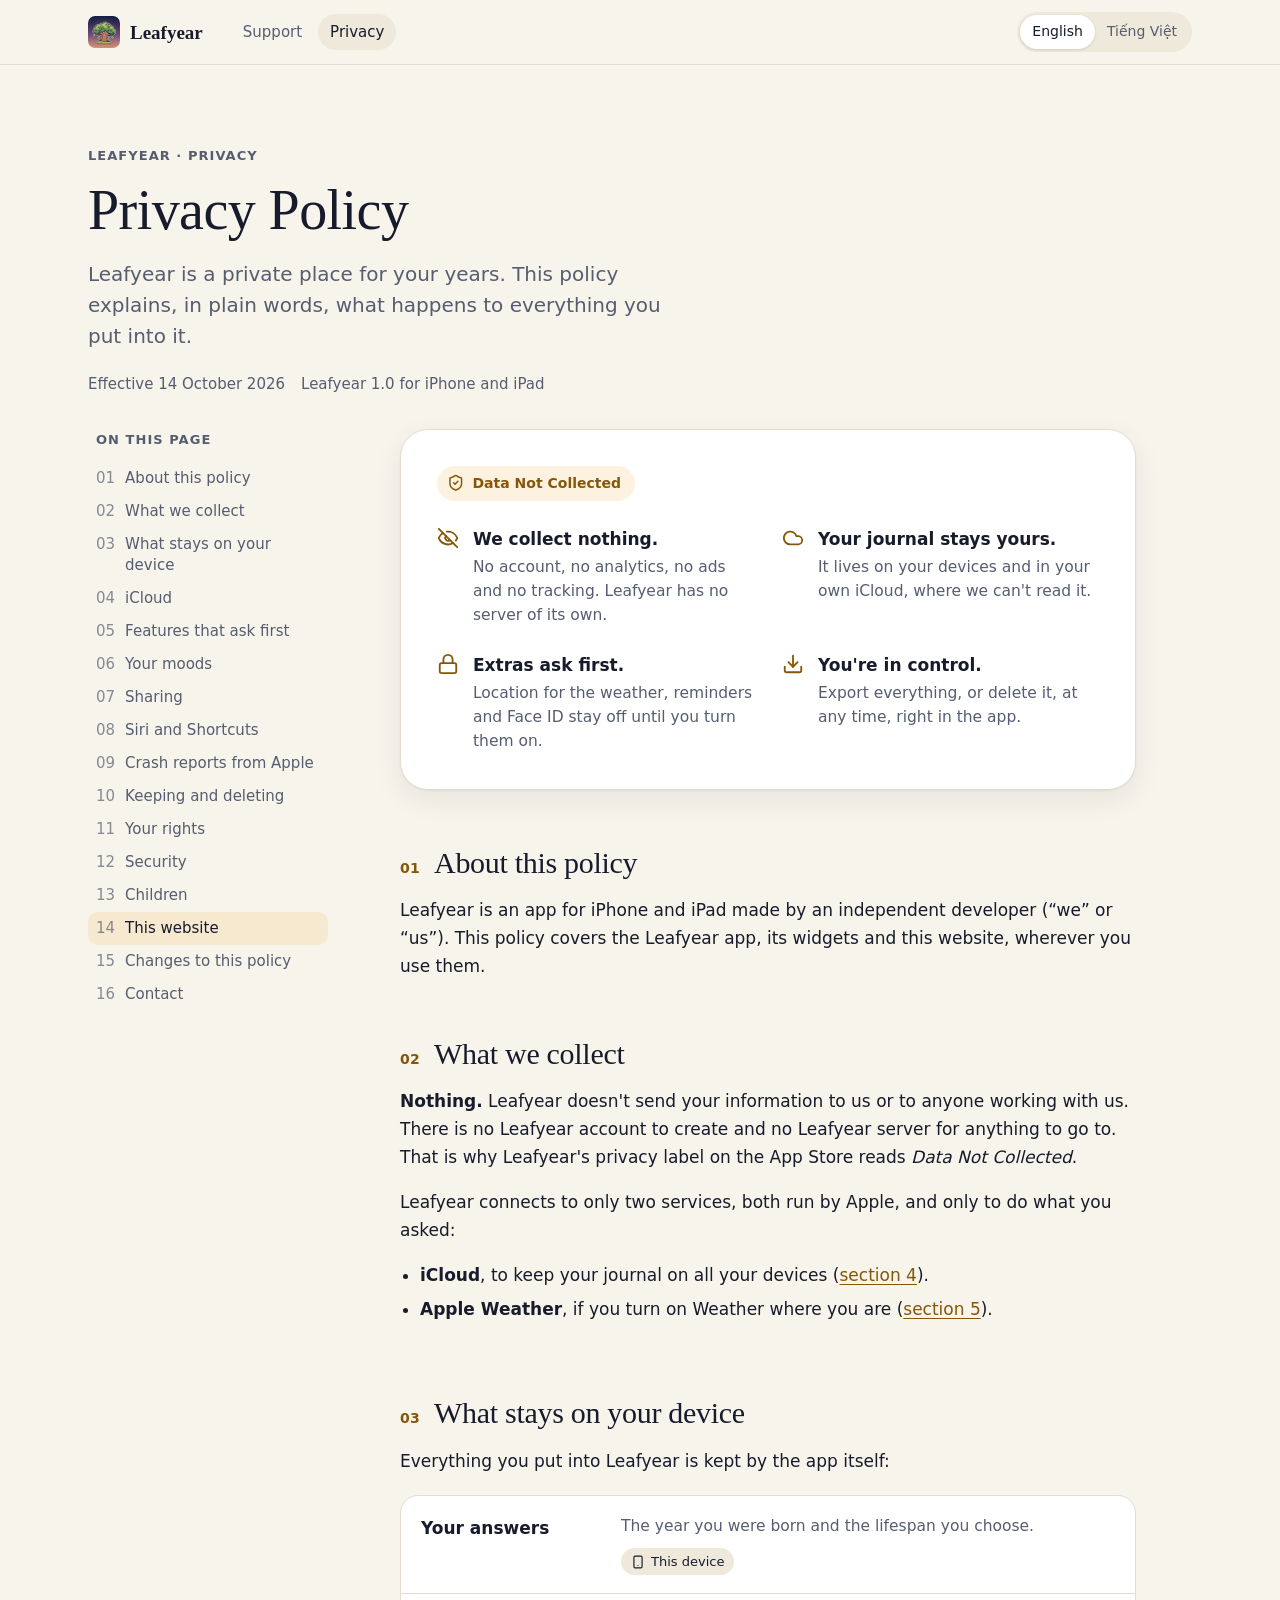
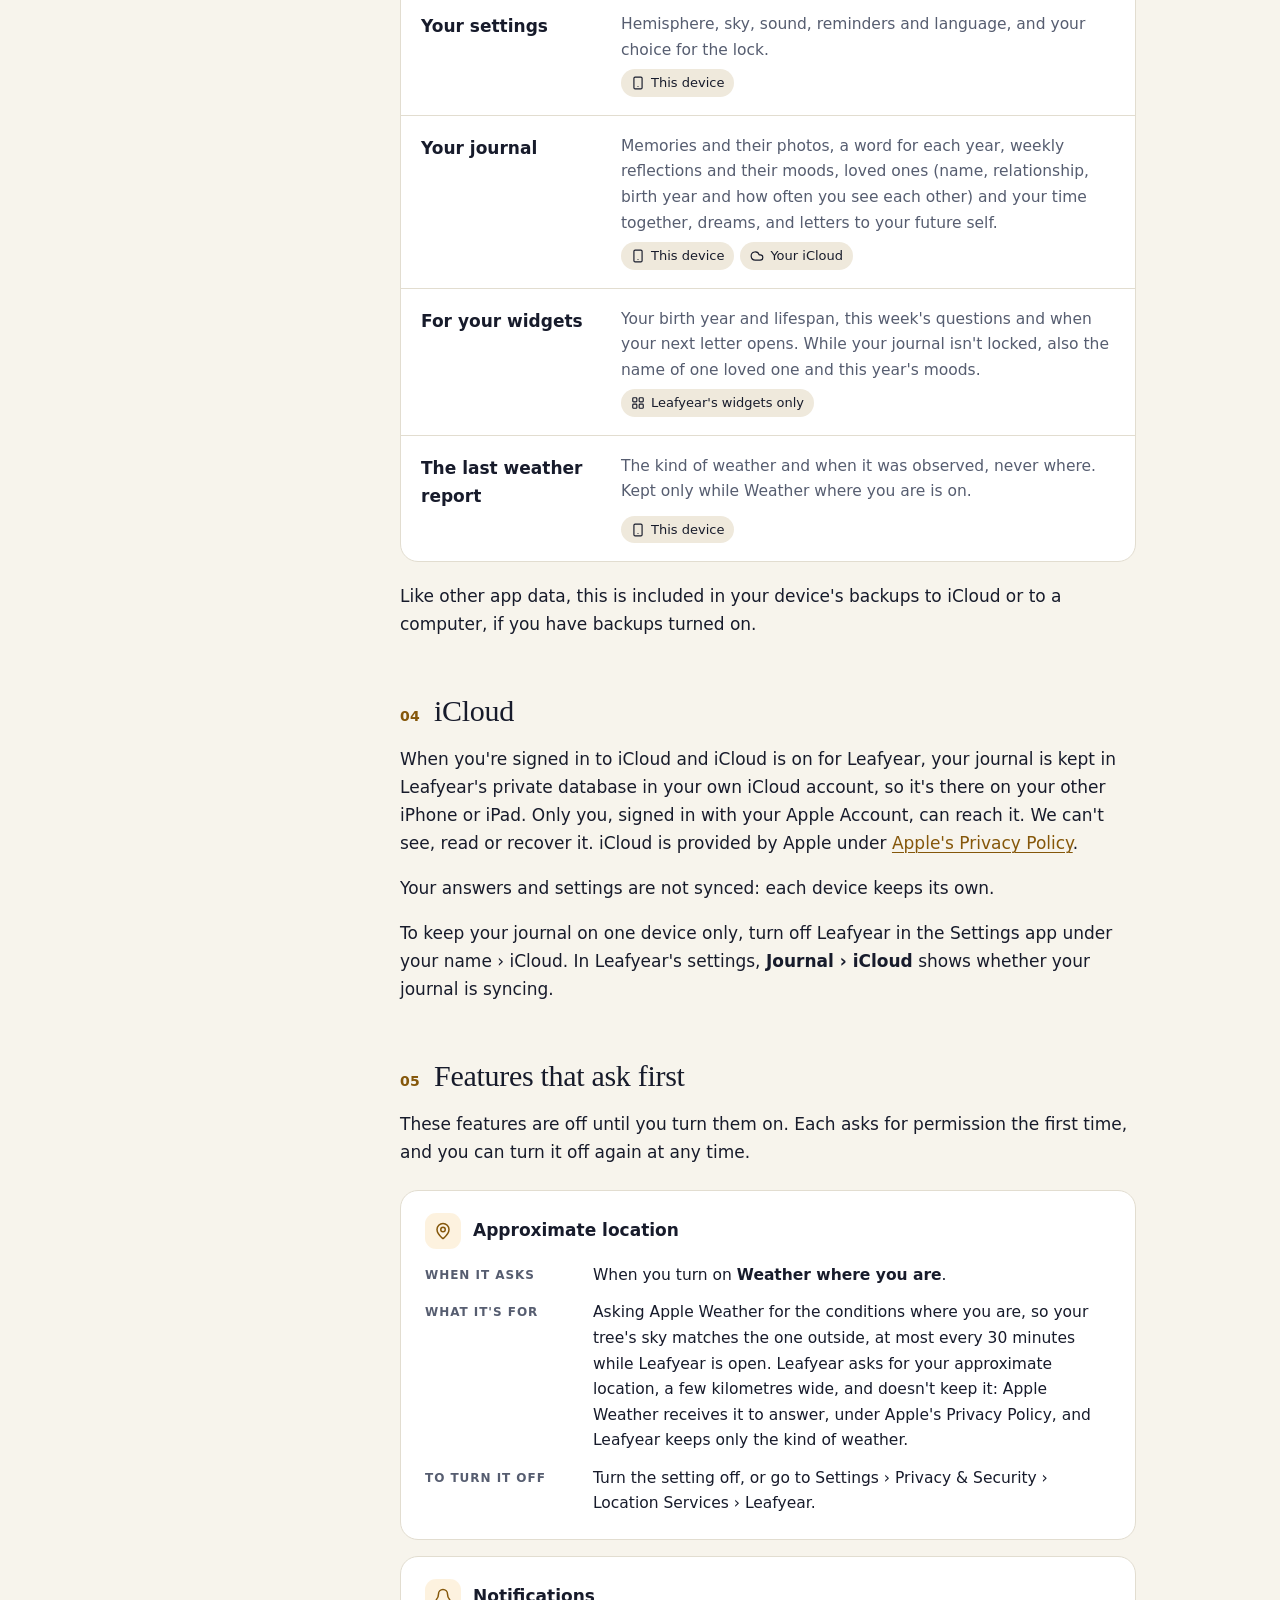
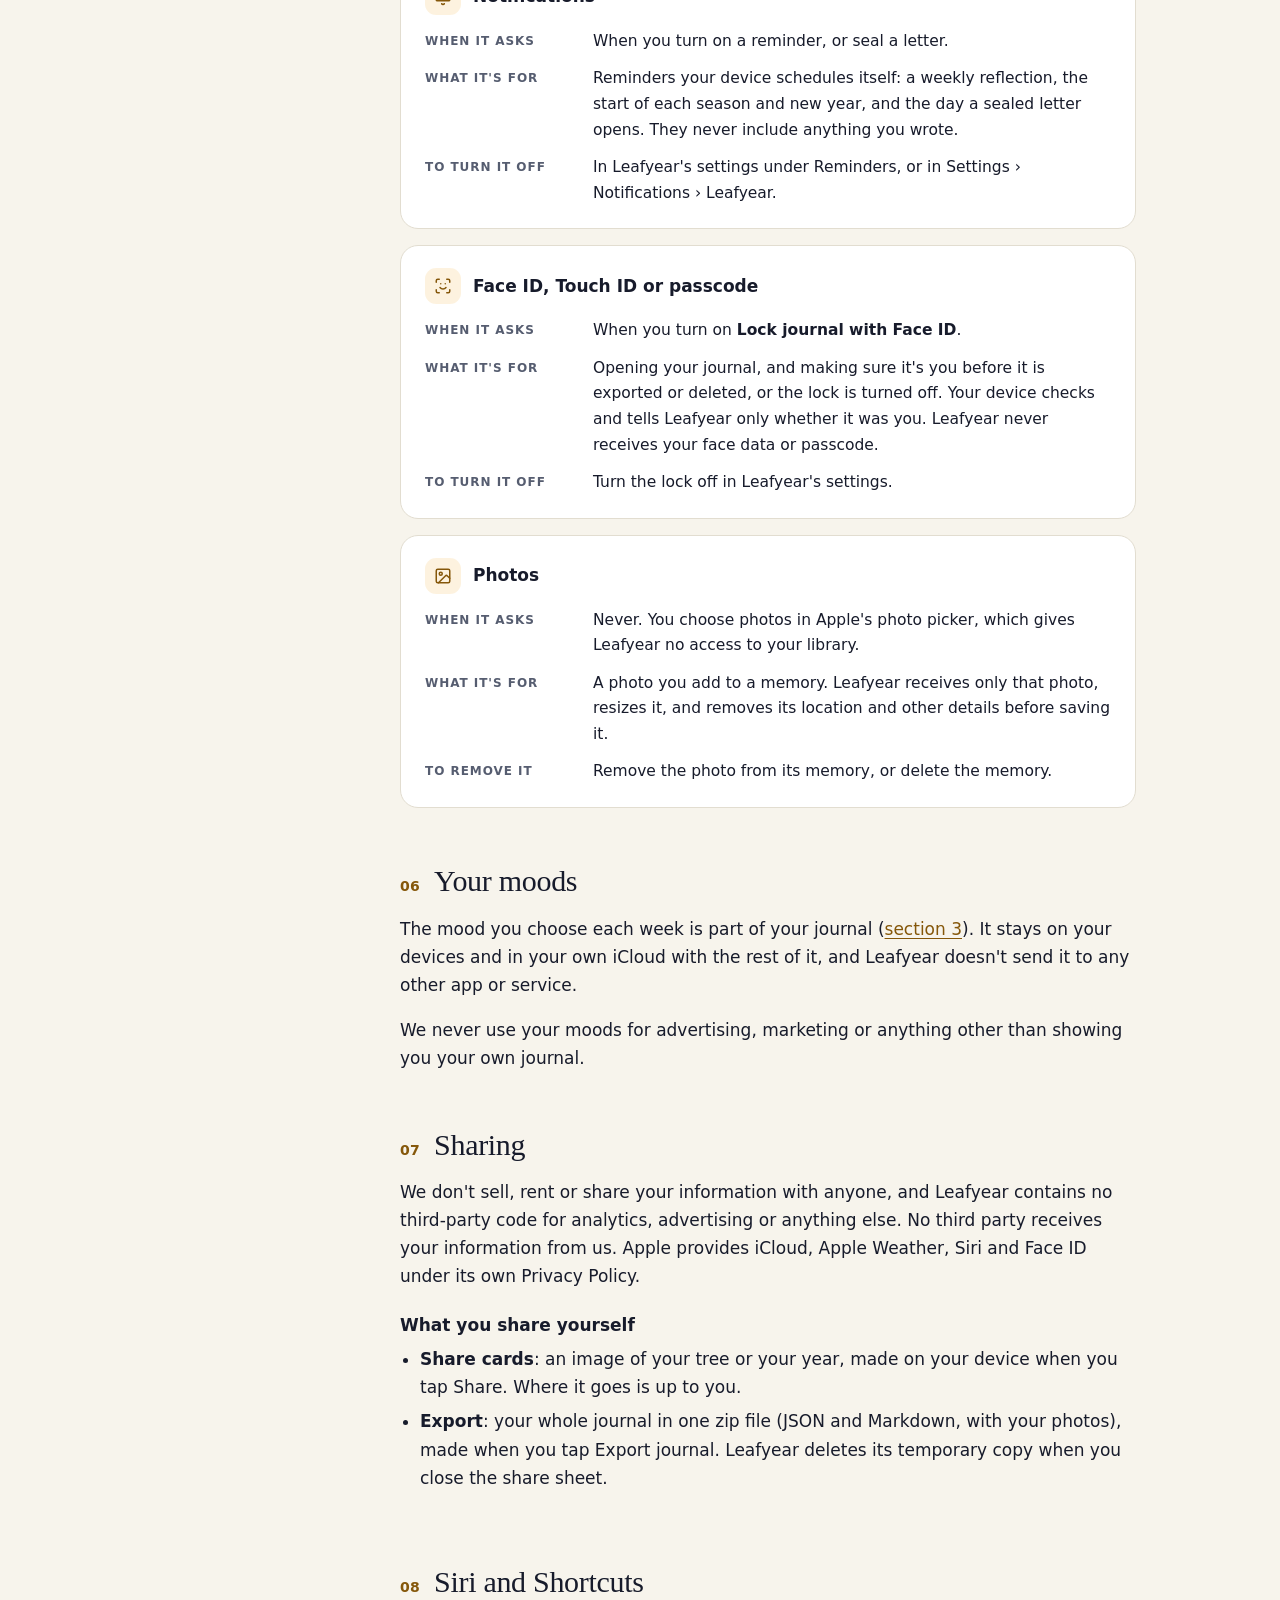
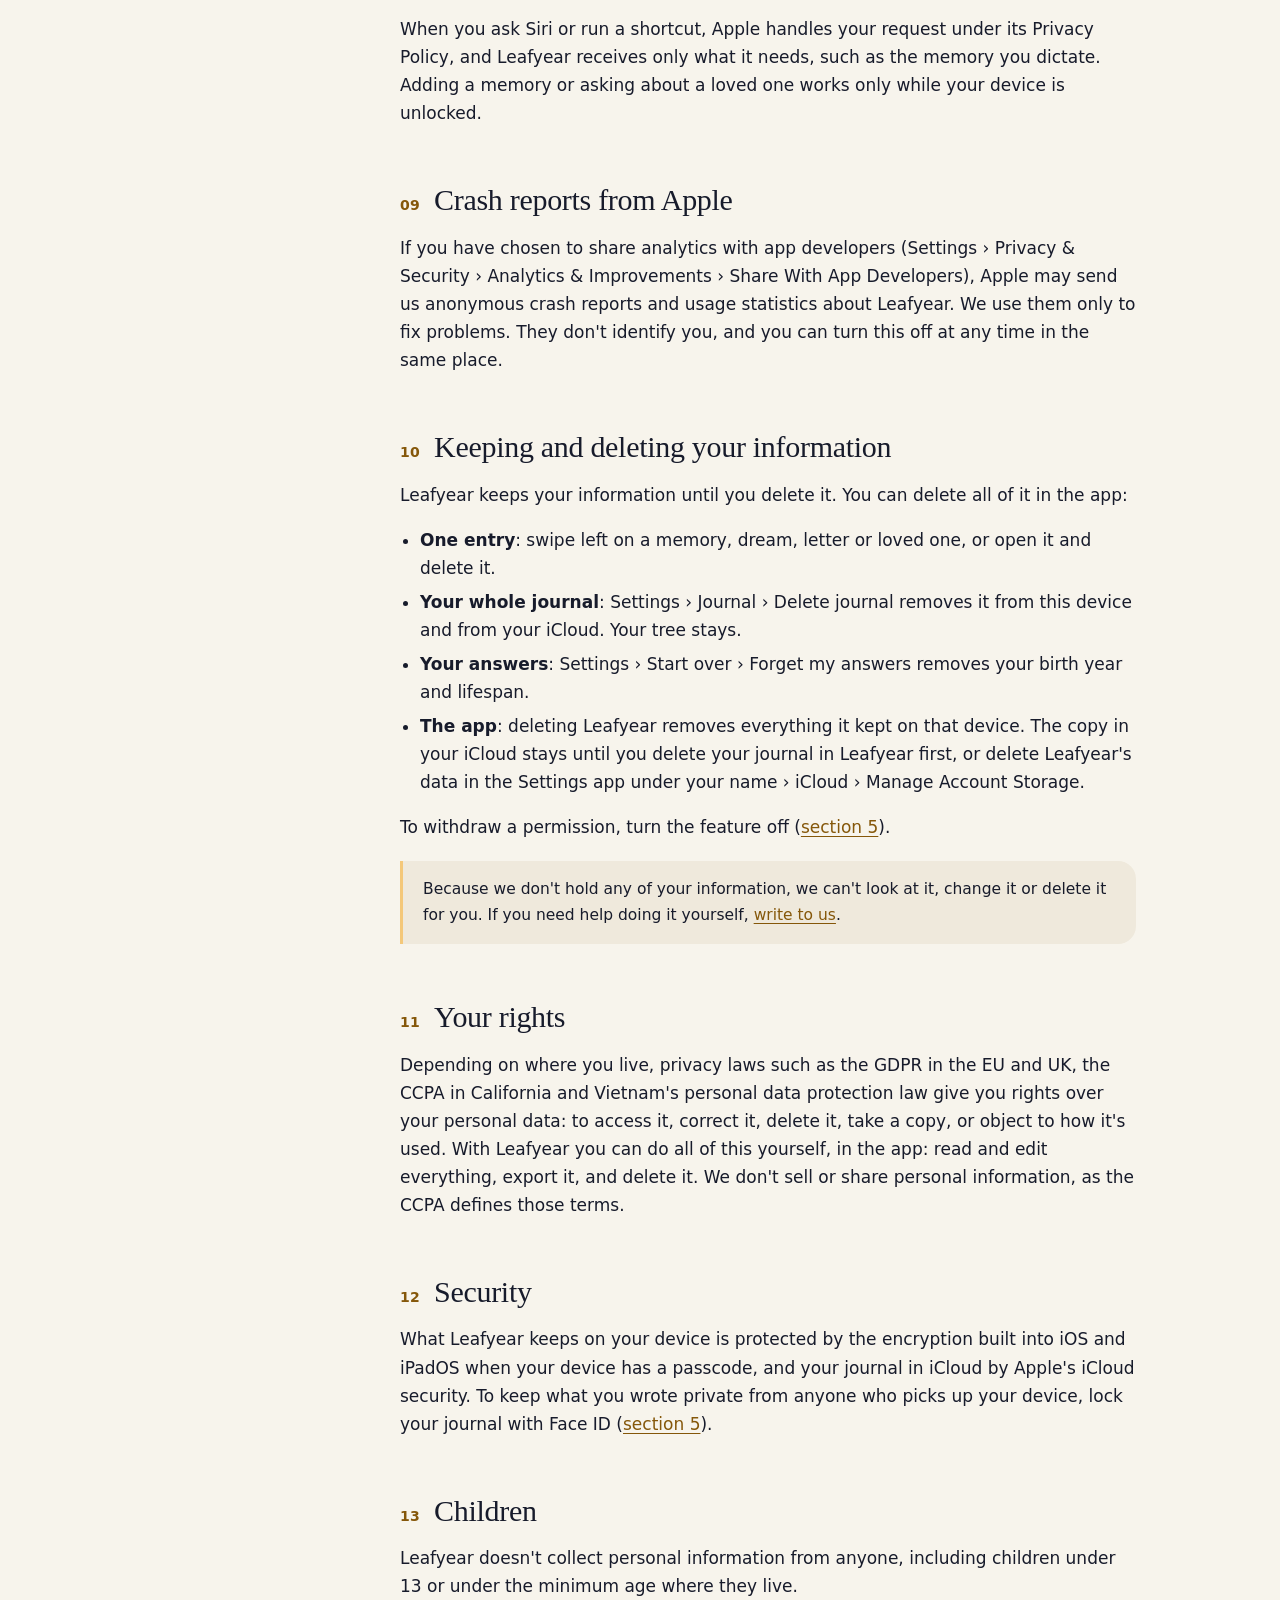
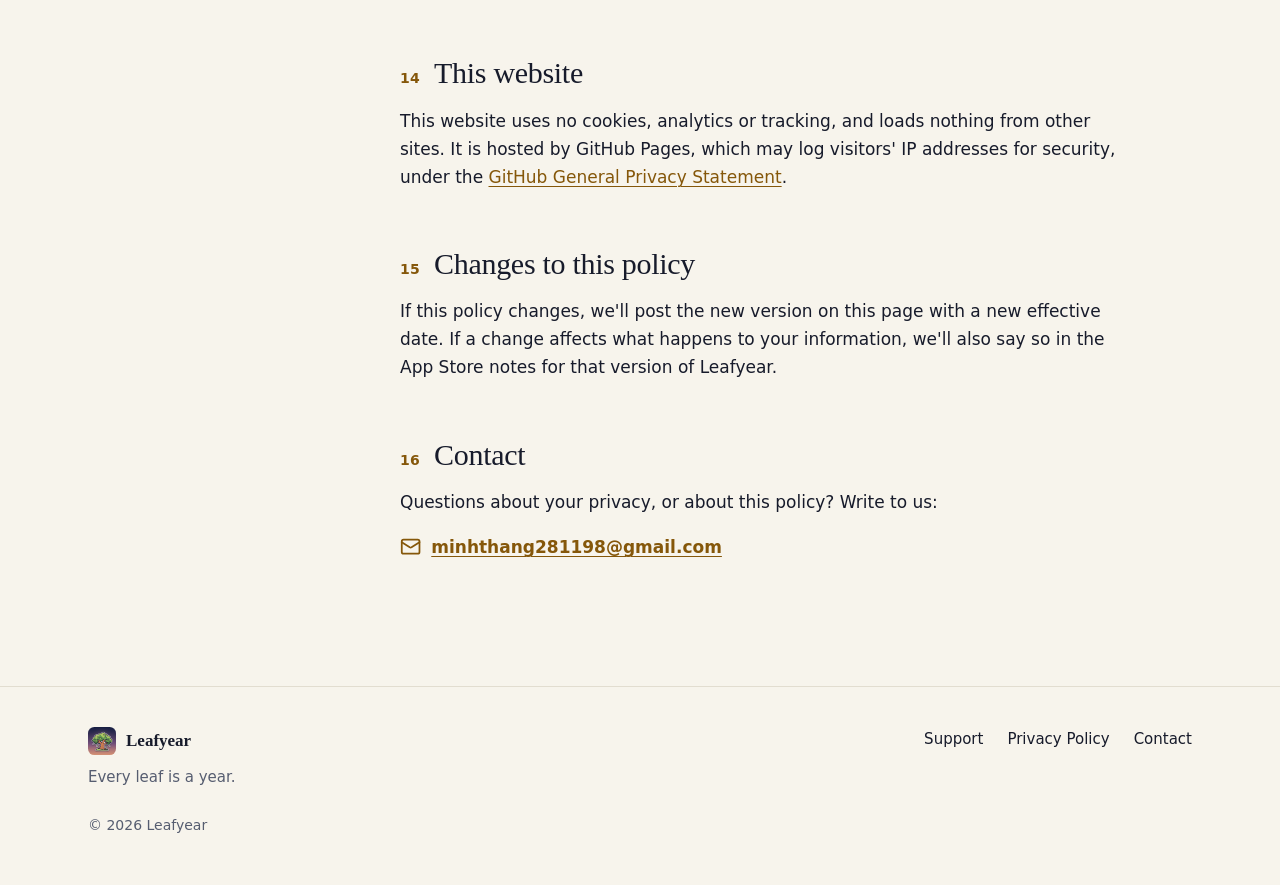
==== commit 05150fd5: "Take Apple Health out of the support page and privacy policy Leafyear 1.0 no longer offers saving mo" ====
--- a/privacy/index.html
+++ b/privacy/index.html
@@ -45,7 +45,7 @@
           <p class="eyebrow"><a href="../">Leafyear</a> · Privacy</p>
           <h1>Privacy Policy</h1>
           <p class="lede">Leafyear is a private place for your years. This policy explains, in plain words, what happens to everything you put into it.</p>
-          <p class="updated"><span>Effective 8 October 2026</span><span>Leafyear 1.0 for iPhone and iPad</span></p>
+          <p class="updated"><span>Effective 14 October 2026</span><span>Leafyear 1.0 for iPhone and iPad</span></p>
         </header>
 
         <div class="policy">
@@ -58,7 +58,7 @@
                 <li><a href="#en-device">What stays on your device</a></li>
                 <li><a href="#en-icloud">iCloud</a></li>
                 <li><a href="#en-permissions">Features that ask first</a></li>
-                <li><a href="#en-health">Health information</a></li>
+                <li><a href="#en-moods">Your moods</a></li>
                 <li><a href="#en-sharing">Sharing</a></li>
                 <li><a href="#en-siri">Siri and Shortcuts</a></li>
                 <li><a href="#en-crash">Crash reports from Apple</a></li>
@@ -79,7 +79,7 @@
               <ul class="glance-list">
                 <li><svg class="icon" aria-hidden="true"><use href="../icons.svg#eye-off"/></svg><div><strong>We collect nothing.</strong><p>No account, no analytics, no ads and no tracking. Leafyear has no server of its own.</p></div></li>
                 <li><svg class="icon" aria-hidden="true"><use href="../icons.svg#cloud"/></svg><div><strong>Your journal stays yours.</strong><p>It lives on your devices and in your own iCloud, where we can't read it.</p></div></li>
-                <li><svg class="icon" aria-hidden="true"><use href="../icons.svg#lock"/></svg><div><strong>Extras ask first.</strong><p>Apple Health, location for the weather, reminders and Face ID stay off until you turn them on.</p></div></li>
+                <li><svg class="icon" aria-hidden="true"><use href="../icons.svg#lock"/></svg><div><strong>Extras ask first.</strong><p>Location for the weather, reminders and Face ID stay off until you turn them on.</p></div></li>
                 <li><svg class="icon" aria-hidden="true"><use href="../icons.svg#export"/></svg><div><strong>You're in control.</strong><p>Export everything, or delete it, at any time, right in the app.</p></div></li>
               </ul>
             </div>
@@ -110,7 +110,7 @@
                 </div>
                 <div>
                   <dt>Your settings</dt>
-                  <dd>Hemisphere, sky, sound, reminders and language, and your choices for the lock and Apple Health.</dd>
+                  <dd>Hemisphere, sky, sound, reminders and language, and your choice for the lock.</dd>
                   <dd class="where"><span class="chip"><svg class="icon" aria-hidden="true"><use href="../icons.svg#device"/></svg>This device</span></dd>
                 </div>
                 <div>
@@ -144,14 +144,6 @@
               <p>These features are off until you turn them on. Each asks for permission the first time, and you can turn it off again at any time.</p>
               <div class="permissions">
                 <div class="permission">
-                  <h3><span class="badge-icon"><svg class="icon" aria-hidden="true"><use href="../icons.svg#heart"/></svg></span>Apple Health</h3>
-                  <dl>
-                    <div><dt>When it asks</dt><dd>When you turn on <strong>Save moods to Apple Health</strong> in Leafyear's settings.</dd></div>
-                    <div><dt>What it's for</dt><dd>Saving each week's mood to the Health app as a State of Mind. Leafyear only writes to Health. It never reads anything from it.</dd></div>
-                    <div><dt>To turn it off</dt><dd>Turn the setting off in Leafyear, or open the Health app › your profile › Apps › Leafyear.</dd></div>
-                  </dl>
-                </div>
-                <div class="permission">
                   <h3><span class="badge-icon"><svg class="icon" aria-hidden="true"><use href="../icons.svg#pin"/></svg></span>Approximate location</h3>
                   <dl>
                     <div><dt>When it asks</dt><dd>When you turn on <strong>Weather where you are</strong>.</dd></div>
@@ -186,15 +178,15 @@
               </div>
             </section>
 
-            <section id="en-health">
-              <h2><span class="num">06</span>Health information</h2>
-              <p>Leafyear never reads data from Apple Health, so nothing from Apple Health is ever stored by Leafyear, in iCloud or anywhere else. The moods you choose each week are part of your journal (<a href="#en-device">section 3</a>), and Leafyear writes them to Health only if you ask it to.</p>
-              <p>We never use health information for advertising, marketing or anything other than showing you your own journal.</p>
+            <section id="en-moods">
+              <h2><span class="num">06</span>Your moods</h2>
+              <p>The mood you choose each week is part of your journal (<a href="#en-device">section 3</a>). It stays on your devices and in your own iCloud with the rest of it, and Leafyear doesn't send it to any other app or service.</p>
+              <p>We never use your moods for advertising, marketing or anything other than showing you your own journal.</p>
             </section>
 
             <section id="en-sharing">
               <h2><span class="num">07</span>Sharing</h2>
-              <p>We don't sell, rent or share your information with anyone, and Leafyear contains no third-party code for analytics, advertising or anything else. No third party receives your information from us. Apple provides iCloud, Apple Weather, Apple Health, Siri and Face ID under its own Privacy Policy.</p>
+              <p>We don't sell, rent or share your information with anyone, and Leafyear contains no third-party code for analytics, advertising or anything else. No third party receives your information from us. Apple provides iCloud, Apple Weather, Siri and Face ID under its own Privacy Policy.</p>
               <h3>What you share yourself</h3>
               <ul>
                 <li><strong>Share cards</strong>: an image of your tree or your year, made on your device when you tap Share. Where it goes is up to you.</li>
@@ -220,7 +212,6 @@
                 <li><strong>Your whole journal</strong>: Settings › Journal › Delete journal removes it from this device and from your iCloud. Your tree stays.</li>
                 <li><strong>Your answers</strong>: Settings › Start over › Forget my answers removes your birth year and lifespan.</li>
                 <li><strong>The app</strong>: deleting Leafyear removes everything it kept on that device. The copy in your iCloud stays until you delete your journal in Leafyear first, or delete Leafyear's data in the Settings app under your name › iCloud › Manage Account Storage.</li>
-                <li><strong>Moods in Apple Health</strong> stay in Health until you delete them there.</li>
               </ul>
               <p>To withdraw a permission, turn the feature off (<a href="#en-permissions">section 5</a>).</p>
               <p class="note">Because we don't hold any of your information, we can't look at it, change it or delete it for you. If you need help doing it yourself, <a href="mailto:minhthang281198@gmail.com?subject=Leafyear%20privacy">write to us</a>.</p>
@@ -269,7 +260,7 @@
           <p class="eyebrow"><a href="../#vi">Leafyear</a> · Quyền riêng tư</p>
           <h1>Chính sách quyền riêng tư</h1>
           <p class="lede">Leafyear là nơi riêng tư cho những năm tháng của bạn. Chính sách này giải thích bằng lời lẽ dễ hiểu điều gì xảy ra với mọi thứ bạn đưa vào ứng dụng.</p>
-          <p class="updated"><span>Có hiệu lực từ ngày 8 tháng 10 năm 2026</span><span>Leafyear 1.0 cho iPhone và iPad</span></p>
+          <p class="updated"><span>Có hiệu lực từ ngày 14 tháng 10 năm 2026</span><span>Leafyear 1.0 cho iPhone và iPad</span></p>
         </header>
 
         <div class="policy">
@@ -282,7 +273,7 @@
                 <li><a href="#vi-device">Những gì ở lại trên thiết bị</a></li>
                 <li><a href="#vi-icloud">iCloud</a></li>
                 <li><a href="#vi-permissions">Tính năng luôn hỏi trước</a></li>
-                <li><a href="#vi-health">Thông tin sức khỏe</a></li>
+                <li><a href="#vi-moods">Cảm xúc của bạn</a></li>
                 <li><a href="#vi-sharing">Chia sẻ</a></li>
                 <li><a href="#vi-siri">Siri và Phím tắt</a></li>
                 <li><a href="#vi-crash">Báo cáo sự cố từ Apple</a></li>
@@ -303,7 +294,7 @@
               <ul class="glance-list">
                 <li><svg class="icon" aria-hidden="true"><use href="../icons.svg#eye-off"/></svg><div><strong>Chúng tôi không thu thập gì.</strong><p>Không tài khoản, không công cụ phân tích, không quảng cáo, không theo dõi. Leafyear không có máy chủ riêng.</p></div></li>
                 <li><svg class="icon" aria-hidden="true"><use href="../icons.svg#cloud"/></svg><div><strong>Nhật ký là của riêng bạn.</strong><p>Nhật ký nằm trên thiết bị và trong iCloud của chính bạn, nơi chúng tôi không đọc được.</p></div></li>
-                <li><svg class="icon" aria-hidden="true"><use href="../icons.svg#lock"/></svg><div><strong>Tính năng thêm luôn hỏi trước.</strong><p>Sức khỏe, vị trí để xem thời tiết, lời nhắc và Face ID đều tắt cho đến khi bạn bật.</p></div></li>
+                <li><svg class="icon" aria-hidden="true"><use href="../icons.svg#lock"/></svg><div><strong>Tính năng thêm luôn hỏi trước.</strong><p>Vị trí để xem thời tiết, lời nhắc và Face ID đều tắt cho đến khi bạn bật.</p></div></li>
                 <li><svg class="icon" aria-hidden="true"><use href="../icons.svg#export"/></svg><div><strong>Bạn toàn quyền quyết định.</strong><p>Xuất toàn bộ hoặc xóa đi bất cứ lúc nào, ngay trong ứng dụng.</p></div></li>
               </ul>
             </div>
@@ -334,7 +325,7 @@
                 </div>
                 <div>
                   <dt>Cài đặt của bạn</dt>
-                  <dd>Bán cầu, bầu trời, âm thanh, lời nhắc và ngôn ngữ, cùng lựa chọn của bạn về khóa nhật ký và Sức khỏe.</dd>
+                  <dd>Bán cầu, bầu trời, âm thanh, lời nhắc và ngôn ngữ, cùng lựa chọn của bạn về khóa nhật ký.</dd>
                   <dd class="where"><span class="chip"><svg class="icon" aria-hidden="true"><use href="../icons.svg#device"/></svg>Thiết bị này</span></dd>
                 </div>
                 <div>
@@ -368,14 +359,6 @@
               <p>Các tính năng này tắt cho đến khi bạn bật. Mỗi tính năng xin quyền vào lần đầu, và bạn có thể tắt lại bất cứ lúc nào.</p>
               <div class="permissions">
                 <div class="permission">
-                  <h3><span class="badge-icon"><svg class="icon" aria-hidden="true"><use href="../icons.svg#heart"/></svg></span>Sức khỏe (Apple Health)</h3>
-                  <dl>
-                    <div><dt>Khi nào hỏi</dt><dd>Khi bạn bật <strong>Lưu cảm xúc vào Sức khỏe</strong> trong phần cài đặt của Leafyear.</dd></div>
-                    <div><dt>Dùng để làm gì</dt><dd>Lưu cảm xúc của mỗi tuần vào ứng dụng Sức khỏe dưới dạng Trạng thái tâm lý. Leafyear chỉ ghi vào Sức khỏe, không bao giờ đọc bất cứ thứ gì từ đó.</dd></div>
-                    <div><dt>Cách tắt</dt><dd>Tắt cài đặt này trong Leafyear, hoặc mở ứng dụng Sức khỏe › ảnh hồ sơ › Ứng dụng › Leafyear.</dd></div>
-                  </dl>
-                </div>
-                <div class="permission">
                   <h3><span class="badge-icon"><svg class="icon" aria-hidden="true"><use href="../icons.svg#pin"/></svg></span>Vị trí gần đúng</h3>
                   <dl>
                     <div><dt>Khi nào hỏi</dt><dd>Khi bạn bật <strong>Thời tiết nơi bạn ở</strong>.</dd></div>
@@ -410,15 +393,15 @@
               </div>
             </section>
 
-            <section id="vi-health">
-              <h2><span class="num">06</span>Thông tin sức khỏe</h2>
-              <p>Leafyear không bao giờ đọc dữ liệu từ Sức khỏe, nên không có gì từ Sức khỏe được Leafyear lưu lại, dù trong iCloud hay bất kỳ đâu. Cảm xúc bạn chọn mỗi tuần là một phần của nhật ký (<a href="#vi-device">mục 3</a>), và Leafyear chỉ ghi chúng vào Sức khỏe khi bạn yêu cầu.</p>
-              <p>Chúng tôi không bao giờ dùng thông tin sức khỏe cho quảng cáo, tiếp thị hay bất kỳ việc gì ngoài việc hiển thị nhật ký của chính bạn cho bạn.</p>
+            <section id="vi-moods">
+              <h2><span class="num">06</span>Cảm xúc của bạn</h2>
+              <p>Cảm xúc bạn chọn mỗi tuần là một phần của nhật ký (<a href="#vi-device">mục 3</a>). Nó ở trên thiết bị và trong iCloud của riêng bạn cùng phần còn lại của nhật ký, và Leafyear không gửi nó tới ứng dụng hay dịch vụ nào khác.</p>
+              <p>Chúng tôi không bao giờ dùng cảm xúc của bạn cho quảng cáo, tiếp thị hay bất kỳ việc gì ngoài việc hiển thị nhật ký của chính bạn cho bạn.</p>
             </section>
 
             <section id="vi-sharing">
               <h2><span class="num">07</span>Chia sẻ</h2>
-              <p>Chúng tôi không bán, cho thuê hay chia sẻ thông tin của bạn với bất kỳ ai, và Leafyear không chứa mã của bên thứ ba cho phân tích, quảng cáo hay bất cứ mục đích nào khác. Không bên thứ ba nào nhận thông tin của bạn từ chúng tôi. iCloud, Apple Weather, Sức khỏe, Siri và Face ID do Apple cung cấp theo chính sách quyền riêng tư của Apple.</p>
+              <p>Chúng tôi không bán, cho thuê hay chia sẻ thông tin của bạn với bất kỳ ai, và Leafyear không chứa mã của bên thứ ba cho phân tích, quảng cáo hay bất cứ mục đích nào khác. Không bên thứ ba nào nhận thông tin của bạn từ chúng tôi. iCloud, Apple Weather, Siri và Face ID do Apple cung cấp theo chính sách quyền riêng tư của Apple.</p>
               <h3>Những gì bạn tự chia sẻ</h3>
               <ul>
                 <li><strong>Thẻ chia sẻ</strong>: hình cây hoặc năm của bạn, được tạo trên thiết bị khi bạn chạm Chia sẻ. Gửi đi đâu là do bạn quyết định.</li>
@@ -444,7 +427,6 @@
                 <li><strong>Toàn bộ nhật ký</strong>: Cài đặt › Nhật ký › Xóa nhật ký sẽ xóa nhật ký khỏi thiết bị này và khỏi iCloud của bạn. Cây của bạn vẫn ở lại.</li>
                 <li><strong>Câu trả lời của bạn</strong>: Cài đặt › Bắt đầu lại › Xóa câu trả lời của tôi sẽ xóa năm sinh và tuổi thọ.</li>
                 <li><strong>Ứng dụng</strong>: xóa Leafyear sẽ xóa mọi thứ ứng dụng giữ trên thiết bị đó. Bản trong iCloud vẫn còn cho đến khi bạn xóa nhật ký trong Leafyear trước, hoặc xóa dữ liệu của Leafyear trong ứng dụng Cài đặt › [tên bạn] › iCloud › Quản lý dung lượng tài khoản.</li>
-                <li><strong>Cảm xúc trong Sức khỏe</strong> vẫn ở trong Sức khỏe cho đến khi bạn xóa chúng ở đó.</li>
               </ul>
               <p>Để rút lại một quyền, hãy tắt tính năng tương ứng (<a href="#vi-permissions">mục 5</a>).</p>
               <p class="note">Vì chúng tôi không giữ bất kỳ thông tin nào của bạn, chúng tôi không thể xem, sửa hay xóa giúp bạn. Nếu bạn cần trợ giúp để tự làm, hãy <a href="mailto:minhthang281198@gmail.com?subject=Leafyear%20privacy">viết cho chúng tôi</a>.</p>
